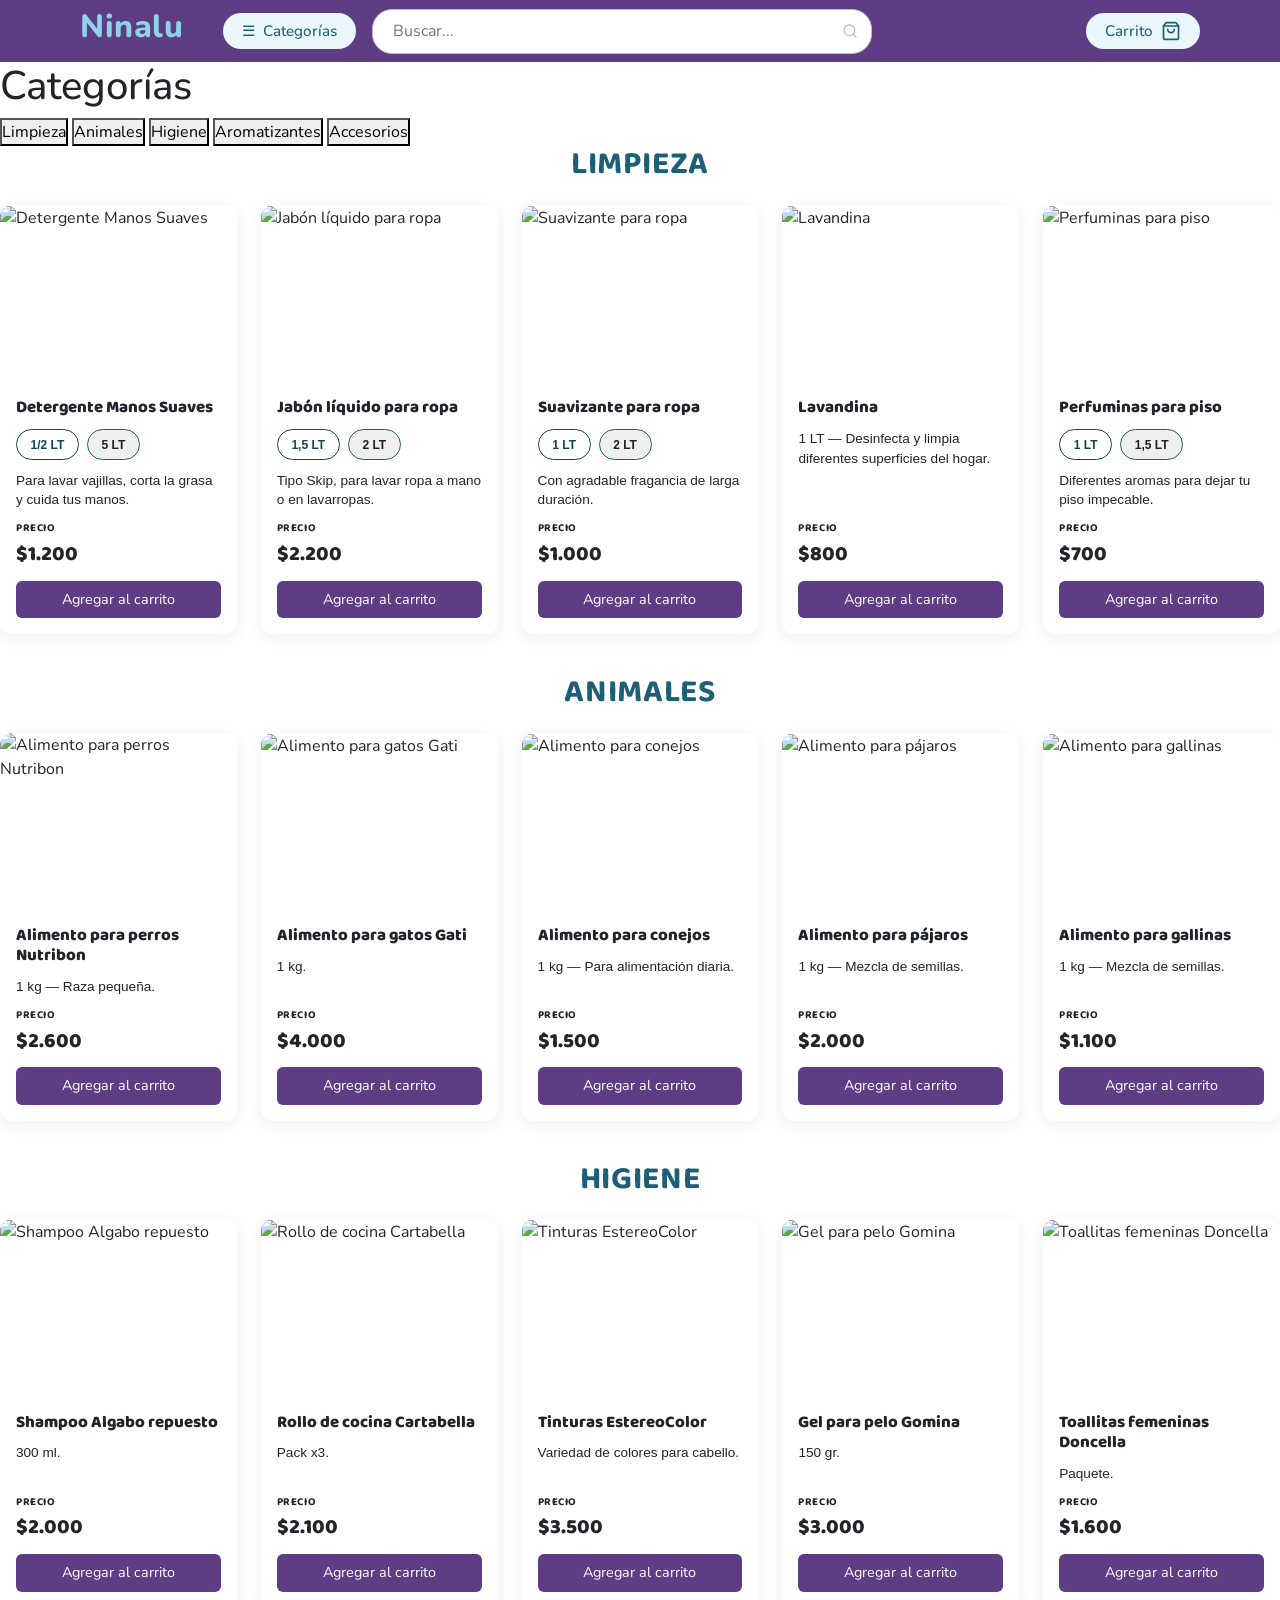
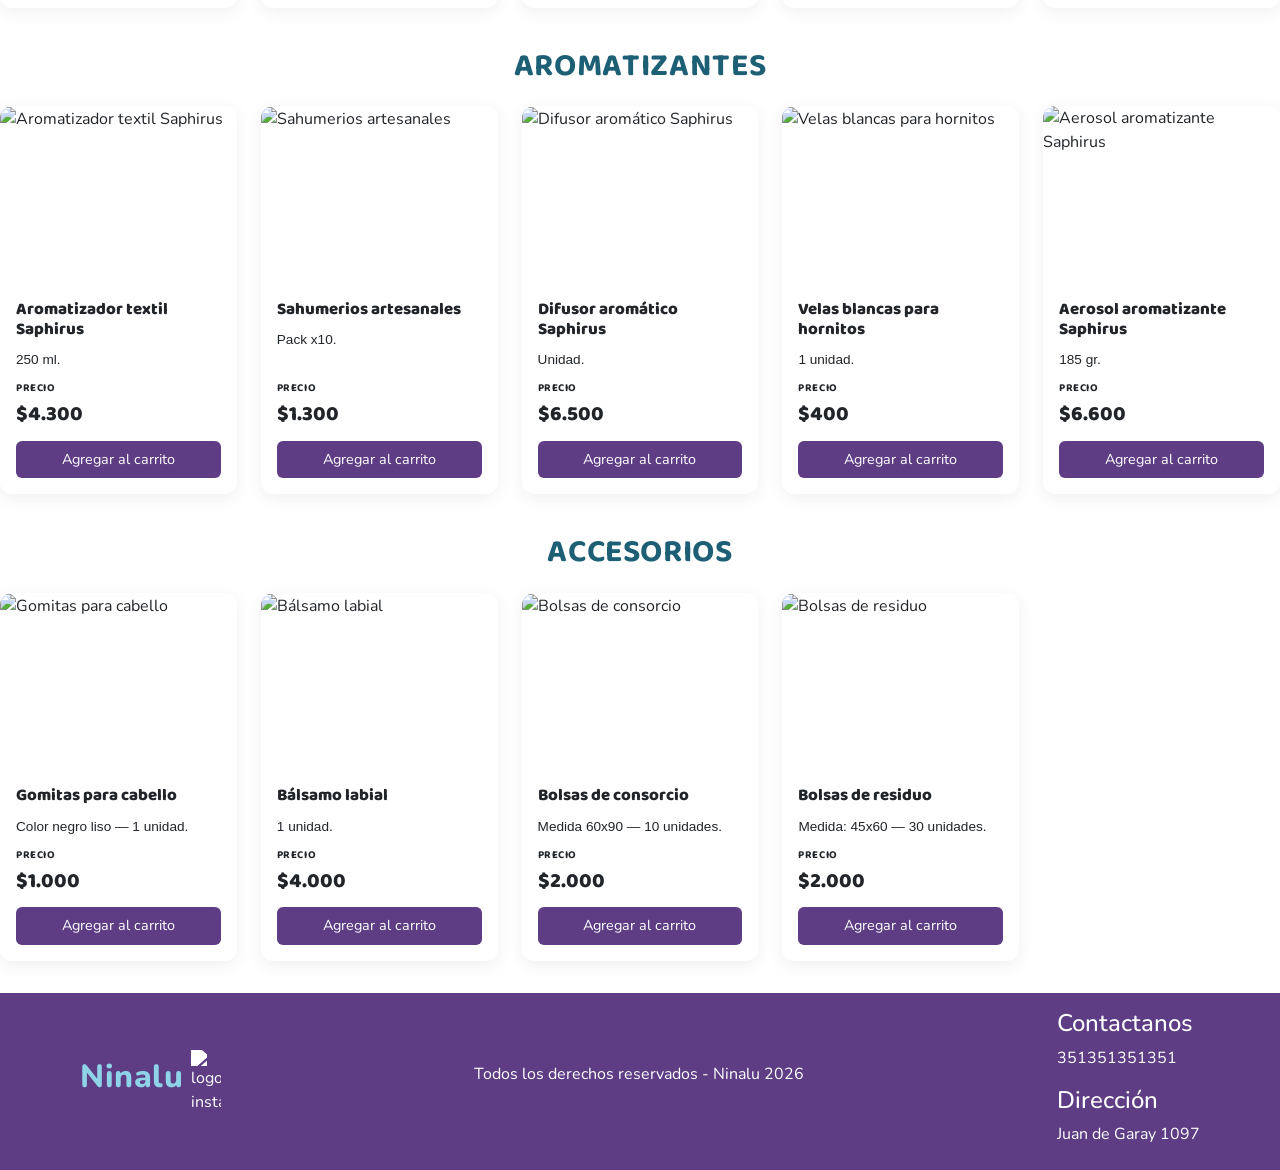
==== pages/categoriesSection.html @ 7181261a "Inicializacion de archivos js" ====
<!DOCTYPE html>
<html lang="en">
<head>
    <meta charset="UTF-8">
    <meta name="viewport" content="width=device-width, initial-scale=1.0">
    <link href="https://cdn.jsdelivr.net/npm/bootstrap@5.3.8/dist/css/bootstrap.min.css" rel="stylesheet" integrity="sha384-sRIl4kxILFvY47J16cr9ZwB07vP4J8+LH7qKQnuqkuIAvNWLzeN8tE5YBujZqJLB" crossorigin="anonymous">
    <link rel="stylesheet" href="../styles/styles.css" />
    <title>Categorías</title>
</head>
<body>

<nav class="nav-bar">
        <a href="../index.html" class="logo-link">
            <h2 >Ninalu</h2>
        </a>
    <div class="categoriesSearch-container">
      <div class="dropdown-container">
        <button class="hamburger-btn" aria-expanded="false" aria-controls="categories-menu">
        <span>&#9776;</span>
        <span class="btn-text">Categorías</span>
        </button>
        <ul id="categories-menu" class="dropdown-menu">
          <li><a href="/limpieza">Limpieza</a></li>
          <li><a href="/animales">Animales</a></li>
          <li><a href="/higiene">Higiene</a></li>
          <li><a href="/aromatizantes">Aromatizantes</a></li>
          <li><a href="/accesorios">Accesorios</a></li>
        </ul>
      </div>
      <div class="search-container">
        <input type="text" name="search-bar" id="search-bar" class="search-bar" value="" placeholder="Buscar..." />
        <svg class="search-icon" width="16" height="16" viewBox="0 0 24 24" fill="none" stroke="currentColor" stroke-width="2" stroke-linecap="round" stroke-linejoin="round">
          <circle cx="11" cy="11" r="8"></circle>
          <line x1="21" y1="21" x2="16.65" y2="16.65"></line>
        </svg>
      </div>
    </div>

    <button class="cart-btn">
      <span>Carrito</span>
      <svg class="cart-icon" xmlns="http://www.w3.org/2000/svg" height="20" width="20" viewBox="0 0 24 24" fill="none" stroke="currentColor" stroke-width="2" stroke-linecap="round" stroke-linejoin="round">
        <path d="M6 2L3 6v14a2 2 0 0 0 2 2h14a2 2 0 0 0 2-2V6l-3-4z"></path>
        <line x1="3" y1="6" x2="21" y2="6"></line>
        <path d="M16 10a4 4 0 0 1-8 0"></path>
      </svg>
    </button>
  </nav>


<main class="categorias-main">
    <h1 class="page-title">Categorías</h1>

    <div class="category-filter-bar">
      <button class="filter-pill is-active" type="button" data-filter="limpieza">Limpieza</button>
      <button class="filter-pill" type="button" data-filter="animales">Animales</button>
      <button class="filter-pill" type="button" data-filter="higiene">Higiene</button>
      <button class="filter-pill" type="button" data-filter="aromatizantes">Aromatizantes</button>
      <button class="filter-pill" type="button" data-filter="accesorios">Accesorios</button>
    </div>

    <section class="category-section" data-category="limpieza">
      <h2 class="category-title">LIMPIEZA</h2>
      <div class="card-grid">
      <article class="product-card"
                    data-product-id="limpieza-detergente-manos-suaves"
                    data-name="Detergente Manos Suaves"
                    data-category="limpieza"
                    data-offer="false">
        <div class="product-card__media">
          <img src="assets/icons/limpieza-detergente-manos-suaves.svg" alt="Detergente Manos Suaves">
        </div>
        <div class="product-card__body">
          <h3 class="product-card__name">Detergente Manos Suaves</h3>
          <div class="qty-options">
          <button class="qty-pill is-selected" type="button">1/2 LT</button>
          <button class="qty-pill" type="button">5 LT</button>
          </div>
          <p class="product-card__desc">Para lavar vajillas, corta la grasa y cuida tus manos.</p>
          <div class="product-card__footer">
            <span class="price-label">Precio</span>
            <p class="price-value">$1.200</p>
            <button class="btn-add-cart" type="button">Agregar al carrito</button>
          </div>
        </div>
      </article>

      <article class="product-card"
                    data-product-id="limpieza-jabon-liquido-ropa"
                    data-name="Jabón líquido para ropa"
                    data-category="limpieza"
                    data-offer="false">
        <div class="product-card__media">
          <img src="assets/icons/limpieza-jabon-liquido-ropa.svg" alt="Jabón líquido para ropa">
        </div>
        <div class="product-card__body">
          <h3 class="product-card__name">Jabón líquido para ropa</h3>
          <div class="qty-options">
          <button class="qty-pill is-selected" type="button">1,5 LT</button>
          <button class="qty-pill" type="button">2 LT</button>
          </div>
          <p class="product-card__desc">Tipo Skip, para lavar ropa a mano o en lavarropas.</p>
          <div class="product-card__footer">
            <span class="price-label">Precio</span>
            <p class="price-value">$2.200</p>
            <button class="btn-add-cart" type="button">Agregar al carrito</button>
          </div>
        </div>
      </article>

      <article class="product-card"
                    data-product-id="limpieza-suavizante-ropa"
                    data-name="Suavizante para ropa"
                    data-category="limpieza"
                    data-offer="false">
        <div class="product-card__media">
          <img src="assets/icons/limpieza-suavizante-ropa.svg" alt="Suavizante para ropa">
        </div>
        <div class="product-card__body">
          <h3 class="product-card__name">Suavizante para ropa</h3>
          <div class="qty-options">
          <button class="qty-pill is-selected" type="button">1 LT</button>
          <button class="qty-pill" type="button">2 LT</button>
          </div>
          <p class="product-card__desc">Con agradable fragancia de larga duración.</p>
          <div class="product-card__footer">
            <span class="price-label">Precio</span>
            <p class="price-value">$1.000</p>
            <button class="btn-add-cart" type="button">Agregar al carrito</button>
          </div>
        </div>
      </article>

      <article class="product-card"
                    data-product-id="limpieza-lavandina"
                    data-name="Lavandina"
                    data-category="limpieza"
                    data-offer="false"
                    data-variant="Único">
        <div class="product-card__media">
          <img src="assets/icons/limpieza-lavandina.svg" alt="Lavandina">
        </div>
        <div class="product-card__body">
          <h3 class="product-card__name">Lavandina</h3>
          <p class="product-card__desc">1 LT — Desinfecta y limpia diferentes superficies del hogar.</p>
          <div class="product-card__footer">
            <span class="price-label">Precio</span>
            <p class="price-value">$800</p>
            <button class="btn-add-cart" type="button">Agregar al carrito</button>
          </div>
        </div>
      </article>

      <article class="product-card"
                    data-product-id="limpieza-perfuminas-piso"
                    data-name="Perfuminas para piso"
                    data-category="limpieza"
                    data-offer="false">
        <div class="product-card__media">
          <img src="assets/icons/limpieza-perfuminas-piso.svg" alt="Perfuminas para piso">
        </div>
        <div class="product-card__body">
          <h3 class="product-card__name">Perfuminas para piso</h3>
          <div class="qty-options">
          <button class="qty-pill is-selected" type="button">1 LT</button>
          <button class="qty-pill" type="button">1,5 LT</button>
          </div>
          <p class="product-card__desc">Diferentes aromas para dejar tu piso impecable.</p>
          <div class="product-card__footer">
            <span class="price-label">Precio</span>
            <p class="price-value">$700</p>
            <button class="btn-add-cart" type="button">Agregar al carrito</button>
          </div>
        </div>
      </article>
      </div>
    </section>

    <section class="category-section" data-category="animales">
      <h2 class="category-title">ANIMALES</h2>
      <div class="card-grid">
      <article class="product-card"
                    data-product-id="animales-alimento-perros"
                    data-name="Alimento para perros Nutribon"
                    data-category="animales"
                    data-offer="false"
                    data-variant="Único">
        <div class="product-card__media">
          <img src="assets/icons/animales-alimento-perros.svg" alt="Alimento para perros Nutribon">
        </div>
        <div class="product-card__body">
          <h3 class="product-card__name">Alimento para perros Nutribon</h3>
          <p class="product-card__desc">1 kg — Raza pequeña.</p>
          <div class="product-card__footer">
            <span class="price-label">Precio</span>
            <p class="price-value">$2.600</p>
            <button class="btn-add-cart" type="button">Agregar al carrito</button>
          </div>
        </div>
      </article>

      <article class="product-card"
                    data-product-id="animales-alimento-gatos"
                    data-name="Alimento para gatos Gati"
                    data-category="animales"
                    data-offer="false"
                    data-variant="Único">
        <div class="product-card__media">
          <img src="assets/icons/animales-alimento-gatos.svg" alt="Alimento para gatos Gati">
        </div>
        <div class="product-card__body">
          <h3 class="product-card__name">Alimento para gatos Gati</h3>
          <p class="product-card__desc">1 kg.</p>
          <div class="product-card__footer">
            <span class="price-label">Precio</span>
            <p class="price-value">$4.000</p>
            <button class="btn-add-cart" type="button">Agregar al carrito</button>
          </div>
        </div>
      </article>

      <article class="product-card"
                    data-product-id="animales-alimento-conejos"
                    data-name="Alimento para conejos"
                    data-category="animales"
                    data-offer="false"
                    data-variant="Único">
        <div class="product-card__media">
          <img src="assets/icons/animales-alimento-conejos.svg" alt="Alimento para conejos">
        </div>
        <div class="product-card__body">
          <h3 class="product-card__name">Alimento para conejos</h3>
          <p class="product-card__desc">1 kg — Para alimentación diaria.</p>
          <div class="product-card__footer">
            <span class="price-label">Precio</span>
            <p class="price-value">$1.500</p>
            <button class="btn-add-cart" type="button">Agregar al carrito</button>
          </div>
        </div>
      </article>

      <article class="product-card"
                    data-product-id="animales-alimento-pajaros"
                    data-name="Alimento para pájaros"
                    data-category="animales"
                    data-offer="false"
                    data-variant="Único">
        <div class="product-card__media">
          <img src="assets/icons/animales-alimento-pajaros.svg" alt="Alimento para pájaros">
        </div>
        <div class="product-card__body">
          <h3 class="product-card__name">Alimento para pájaros</h3>
          <p class="product-card__desc">1 kg — Mezcla de semillas.</p>
          <div class="product-card__footer">
            <span class="price-label">Precio</span>
            <p class="price-value">$2.000</p>
            <button class="btn-add-cart" type="button">Agregar al carrito</button>
          </div>
        </div>
      </article>

      <article class="product-card"
                    data-product-id="animales-alimento-gallinas"
                    data-name="Alimento para gallinas"
                    data-category="animales"
                    data-offer="false"
                    data-variant="Único">
        <div class="product-card__media">
          <img src="assets/icons/animales-alimento-gallinas.svg" alt="Alimento para gallinas">
        </div>
        <div class="product-card__body">
          <h3 class="product-card__name">Alimento para gallinas</h3>
          <p class="product-card__desc">1 kg — Mezcla de semillas.</p>
          <div class="product-card__footer">
            <span class="price-label">Precio</span>
            <p class="price-value">$1.100</p>
            <button class="btn-add-cart" type="button">Agregar al carrito</button>
          </div>
        </div>
      </article>
      </div>
    </section>

    <section class="category-section" data-category="higiene">
      <h2 class="category-title">HIGIENE</h2>
      <div class="card-grid">
      <article class="product-card"
                    data-product-id="higiene-shampoo-algabo"
                    data-name="Shampoo Algabo repuesto"
                    data-category="higiene"
                    data-offer="false"
                    data-variant="Único">
        <div class="product-card__media">
          <img src="assets/icons/higiene-shampoo-algabo.svg" alt="Shampoo Algabo repuesto">
        </div>
        <div class="product-card__body">
          <h3 class="product-card__name">Shampoo Algabo repuesto</h3>
          <p class="product-card__desc">300 ml.</p>
          <div class="product-card__footer">
            <span class="price-label">Precio</span>
            <p class="price-value">$2.000</p>
            <button class="btn-add-cart" type="button">Agregar al carrito</button>
          </div>
        </div>
      </article>

      <article class="product-card"
                    data-product-id="higiene-rollo-cocina"
                    data-name="Rollo de cocina Cartabella"
                    data-category="higiene"
                    data-offer="false"
                    data-variant="Único">
        <div class="product-card__media">
          <img src="assets/icons/higiene-rollo-cocina.svg" alt="Rollo de cocina Cartabella">
        </div>
        <div class="product-card__body">
          <h3 class="product-card__name">Rollo de cocina Cartabella</h3>
          <p class="product-card__desc">Pack x3.</p>
          <div class="product-card__footer">
            <span class="price-label">Precio</span>
            <p class="price-value">$2.100</p>
            <button class="btn-add-cart" type="button">Agregar al carrito</button>
          </div>
        </div>
      </article>

      <article class="product-card"
                    data-product-id="higiene-tintura-estereocolor"
                    data-name="Tinturas EstereoColor"
                    data-category="higiene"
                    data-offer="false"
                    data-variant="Único">
        <div class="product-card__media">
          <img src="assets/icons/higiene-tintura-estereocolor.svg" alt="Tinturas EstereoColor">
        </div>
        <div class="product-card__body">
          <h3 class="product-card__name">Tinturas EstereoColor</h3>
          <p class="product-card__desc">Variedad de colores para cabello.</p>
          <div class="product-card__footer">
            <span class="price-label">Precio</span>
            <p class="price-value">$3.500</p>
            <button class="btn-add-cart" type="button">Agregar al carrito</button>
          </div>
        </div>
      </article>

      <article class="product-card"
                    data-product-id="higiene-gel-gomina"
                    data-name="Gel para pelo Gomina"
                    data-category="higiene"
                    data-offer="false"
                    data-variant="Único">
        <div class="product-card__media">
          <img src="assets/icons/higiene-gel-gomina.svg" alt="Gel para pelo Gomina">
        </div>
        <div class="product-card__body">
          <h3 class="product-card__name">Gel para pelo Gomina</h3>
          <p class="product-card__desc">150 gr.</p>
          <div class="product-card__footer">
            <span class="price-label">Precio</span>
            <p class="price-value">$3.000</p>
            <button class="btn-add-cart" type="button">Agregar al carrito</button>
          </div>
        </div>
      </article>

      <article class="product-card"
                    data-product-id="higiene-toallitas-doncella"
                    data-name="Toallitas femeninas Doncella"
                    data-category="higiene"
                    data-offer="false"
                    data-variant="Único">
        <div class="product-card__media">
          <img src="assets/icons/higiene-toallitas-doncella.svg" alt="Toallitas femeninas Doncella">
        </div>
        <div class="product-card__body">
          <h3 class="product-card__name">Toallitas femeninas Doncella</h3>
          <p class="product-card__desc">Paquete.</p>
          <div class="product-card__footer">
            <span class="price-label">Precio</span>
            <p class="price-value">$1.600</p>
            <button class="btn-add-cart" type="button">Agregar al carrito</button>
          </div>
        </div>
      </article>
      </div>
    </section>

    <section class="category-section" data-category="aromatizantes">
      <h2 class="category-title">AROMATIZANTES</h2>
      <div class="card-grid">
      <article class="product-card"
                    data-product-id="aromatizantes-textil-saphirus"
                    data-name="Aromatizador textil Saphirus"
                    data-category="aromatizantes"
                    data-offer="false"
                    data-variant="Único">
        <div class="product-card__media">
          <img src="assets/icons/aromatizantes-textil-saphirus.svg" alt="Aromatizador textil Saphirus">
        </div>
        <div class="product-card__body">
          <h3 class="product-card__name">Aromatizador textil Saphirus</h3>
          <p class="product-card__desc">250 ml.</p>
          <div class="product-card__footer">
            <span class="price-label">Precio</span>
            <p class="price-value">$4.300</p>
            <button class="btn-add-cart" type="button">Agregar al carrito</button>
          </div>
        </div>
      </article>

      <article class="product-card"
                    data-product-id="aromatizantes-sahumerios"
                    data-name="Sahumerios artesanales"
                    data-category="aromatizantes"
                    data-offer="false"
                    data-variant="Único">
        <div class="product-card__media">
          <img src="assets/icons/aromatizantes-sahumerios.svg" alt="Sahumerios artesanales">
        </div>
        <div class="product-card__body">
          <h3 class="product-card__name">Sahumerios artesanales</h3>
          <p class="product-card__desc">Pack x10.</p>
          <div class="product-card__footer">
            <span class="price-label">Precio</span>
            <p class="price-value">$1.300</p>
            <button class="btn-add-cart" type="button">Agregar al carrito</button>
          </div>
        </div>
      </article>

      <article class="product-card"
                    data-product-id="aromatizantes-difusor-saphirus"
                    data-name="Difusor aromático Saphirus"
                    data-category="aromatizantes"
                    data-offer="false"
                    data-variant="Único">
        <div class="product-card__media">
          <img src="assets/icons/aromatizantes-difusor-saphirus.svg" alt="Difusor aromático Saphirus">
        </div>
        <div class="product-card__body">
          <h3 class="product-card__name">Difusor aromático Saphirus</h3>
          <p class="product-card__desc">Unidad.</p>
          <div class="product-card__footer">
            <span class="price-label">Precio</span>
            <p class="price-value">$6.500</p>
            <button class="btn-add-cart" type="button">Agregar al carrito</button>
          </div>
        </div>
      </article>

      <article class="product-card"
                    data-product-id="aromatizantes-vela-hornito"
                    data-name="Velas blancas para hornitos"
                    data-category="aromatizantes"
                    data-offer="false"
                    data-variant="Único">
        <div class="product-card__media">
          <img src="assets/icons/aromatizantes-vela-hornito.svg" alt="Velas blancas para hornitos">
        </div>
        <div class="product-card__body">
          <h3 class="product-card__name">Velas blancas para hornitos</h3>
          <p class="product-card__desc">1 unidad.</p>
          <div class="product-card__footer">
            <span class="price-label">Precio</span>
            <p class="price-value">$400</p>
            <button class="btn-add-cart" type="button">Agregar al carrito</button>
          </div>
        </div>
      </article>

      <article class="product-card"
                    data-product-id="aromatizantes-aerosol-saphirus"
                    data-name="Aerosol aromatizante Saphirus"
                    data-category="aromatizantes"
                    data-offer="false"
                    data-variant="Único">
        <div class="product-card__media">
          <img src="assets/icons/aromatizantes-aerosol-saphirus.svg" alt="Aerosol aromatizante Saphirus">
        </div>
        <div class="product-card__body">
          <h3 class="product-card__name">Aerosol aromatizante Saphirus</h3>
          <p class="product-card__desc">185 gr.</p>
          <div class="product-card__footer">
            <span class="price-label">Precio</span>
            <p class="price-value">$6.600</p>
            <button class="btn-add-cart" type="button">Agregar al carrito</button>
          </div>
        </div>
      </article>
      </div>
    </section>

    <section class="category-section" data-category="accesorios">
      <h2 class="category-title">ACCESORIOS</h2>
      <div class="card-grid">
      <article class="product-card"
                    data-product-id="accesorios-gomitas-cabello"
                    data-name="Gomitas para cabello"
                    data-category="accesorios"
                    data-offer="false"
                    data-variant="Único">
        <div class="product-card__media">
          <img src="assets/icons/accesorios-gomitas-cabello.svg" alt="Gomitas para cabello">
        </div>
        <div class="product-card__body">
          <h3 class="product-card__name">Gomitas para cabello</h3>
          <p class="product-card__desc">Color negro liso — 1 unidad.</p>
          <div class="product-card__footer">
            <span class="price-label">Precio</span>
            <p class="price-value">$1.000</p>
            <button class="btn-add-cart" type="button">Agregar al carrito</button>
          </div>
        </div>
      </article>

      <article class="product-card"
                    data-product-id="accesorios-lima-unas"
                    data-name="Lima de uñas"
                    data-category="accesorios"
                    data-offer="false"
                    data-variant="Único">
        <div class="product-card__media">
          <img src="assets/icons/accesorios-balsamo-labial.svg" alt="Bálsamo labial">
        </div>
        <div class="product-card__body">
          <h3 class="product-card__name">Bálsamo labial</h3>
          <p class="product-card__desc">1 unidad.</p>
          <div class="product-card__footer">
            <span class="price-label">Precio</span>
            <p class="price-value">$4.000</p>
            <button class="btn-add-cart" type="button">Agregar al carrito</button>
          </div>
        </div>
      </article>

      <article class="product-card"
                    data-product-id="accesorios-bolsas-consorcio"
                    data-name="Bolsas de consorcio"
                    data-category="accesorios"
                    data-offer="false"
                    data-variant="Único">
        <div class="product-card__media">
          <img src="assets/icons/accesorios-bolsas-consorcio.svg" alt="Bolsas de consorcio">
        </div>
        <div class="product-card__body">
          <h3 class="product-card__name">Bolsas de consorcio</h3>
          <p class="product-card__desc">Medida 60x90 — 10 unidades.</p>
          <div class="product-card__footer">
            <span class="price-label">Precio</span>
            <p class="price-value">$2.000</p>
            <button class="btn-add-cart" type="button">Agregar al carrito</button>
          </div>
        </div>
      </article>

      <article class="product-card"
                    data-product-id="accesorios-bolsas-residuo"
                    data-name="Bolsas de residuo"
                    data-category="accesorios"
                    data-offer="false"
                    data-variant="Único">
        <div class="product-card__media">
          <img src="assets/icons/accesorios-bolsas-residuo.svg" alt="Bolsas de residuo">
        </div>
        <div class="product-card__body">
          <h3 class="product-card__name">Bolsas de residuo</h3>
          <p class="product-card__desc">Medida: 45x60 — 30 unidades.</p>
          <div class="product-card__footer">
            <span class="price-label">Precio</span>
            <p class="price-value">$2.000</p>
            <button class="btn-add-cart" type="button">Agregar al carrito</button>
          </div>
        </div>
      </article>
      </div>
    </section>

  </main>


   <footer>
    <div class="footer-container">
      <div class="brand-social-container">
        <h3 class="footer-Text-Brand">Ninalu</h3>
        <img src="https://uploads.onecompiler.io/452na6zbn/452nade8j/87390.svg" alt="logo instagram" />
      </div>
      <p>Todos los derechos reservados - Ninalu 2026</p>
      <div>
        <div class="contact-footer">
          <h4>Contactanos</h4>
          <p>351351351351</p>
        </div>
        <div class="adress-footer">
          <h4>Dirección</h4>
        <p>Juan de Garay 1097</p>
        </div>
        
      </div>
    </div>
  </footer>

  <script type="module">
        import { initCartBadgeUi } from "./js/CartBadgeUi.js";
        import { initProductsUi } from "./js/ProductsUi.js";

        initCartBadgeUi();  
        initProductsUi();    
    </script>
    
</body>
</html>
---- styles/styles.css ----
@import url('https://fonts.googleapis.com/css2?family=Baloo+2:wght@400..800&family=Montserrat:ital,wght@0,100..900;1,100..900&family=Nunito:ital,wght@0,200..1000;1,200..1000&display=swap');

*{
  box-sizing: border-box;
  margin: 0;
  padding: 0;
}

body{
  font-family: "Nunito", sans-serif;
  overflow-x: hidden;
}

:root,
[data-theme="light"] {
  --bg-main: #FDFCFB;
  --bg-surface: #FFFFFF;
  --bg-surface-hover: #F8F7F5;
  --bg-celeste-subtle: #EAF7FB;
  --bg-lila-subtle: #F3EEFA;
  --bg-durazno-subtle: #FFE3DA;

  --text-main: #1F1F27;
  --text-muted: #4A4A56;
  --text-on-accent: #1F1F27;

  --brand-celeste: #1D5F74;
  --brand-celeste-hover: #144555;
  --brand-lila: #5E3D85;
  --brand-durazno: #932D13;

  --btn-primary-bg: #8FD3E8;
  --btn-primary-text: #1F1F27;
  --border-color: rgba(0, 0, 0, 0.08);

  --content-padding: 80px;
}
[data-theme="dark"] {
  --bg-main: #121217;
  --bg-surface: #1E1E26;
  --bg-surface-hover: #2A2A36;
  --bg-celeste-subtle: #1A2D35;
  --bg-lila-subtle: #282035;
  --bg-durazno-subtle: #381E19;

  --text-main: #F4F3F7;
  --text-muted: #A0A0B0;
  --text-on-accent: #121217;

  --brand-celeste: #8FD3E8;
  --brand-celeste-hover: #B4E5F4;
  --brand-lila: #C4AEE0;
  --brand-durazno: #FFB098;

  --btn-primary-bg: #8FD3E8;
  --btn-primary-text: #121217;
  --border-color: rgba(255, 255, 255, 0.1);
}


.nav-bar{
  display: flex;
  align-items: center;
  gap: 1.5rem;
  padding: .5rem var(--content-padding);
  width: 100%;
  margin: 0 auto;
  background-color: var(--brand-lila);
  position: relative;
  justify-content: flex-start;
  z-index: 100;
}

h2{
  font-size: 2rem;
  font-weight: 800;
  color: var(--btn-primary-bg);
  letter-spacing: 0.5px;
}

.logo-link{
  text-decoration: none;
}

.categoriesSearch-container{
  display: flex;
  align-items: center;
  gap: 1rem;
  flex: 1;  
  margin-left: 1rem;      
}

.dropdown-container{
  position: relative;
  display: inline-block;
}

.hamburger-btn{
  display: flex;
  align-items: center;
  gap: 0.5rem;
  background-color: var(--bg-celeste-subtle);
  color: var(--brand-celeste);
  border: none;
  padding: 0.4rem 1.2rem;
  border-radius: 20px;
  font-weight: 500;
  font-size: 0.95rem;
  cursor: pointer;
  transition: background-color 0.3s ease, color 0.3s ease;
}

.hamburger-btn:hover{
  background-color: var(--brand-celeste);
  color: var(--bg-celeste-subtle);
  transform: scale(1);
  font-weight: 600;
}

.dropdown-menu{
  position: absolute;
  top: 100%;
  left: 0;
  margin-top: 0.2rem;
  padding: 0.5rem 0.5rem;
  position: absolute;
  list-style: none;
  background-color: var(--bg-celeste-subtle);
  color: var(--brand-celeste);
  border-radius: 8px;
  font-weight: 500;
  font-size: 0.95rem;
  cursor: pointer;
  transition: opacity 2s ease;
  opacity: 0;
  visibility: hidden;
  transform: translateY(-10px) scaleY(0.95);
  transform-origin: top center;
  transition: opacity 0.3s ease, transform 0.3s cubic-bezier(0.16, 1, 0.3, 1), visibility 0.3s;
}

.dropdown-container:hover .dropdown-menu {
  opacity: 1;
  visibility: visible;
  transform: translateY(0) scaleY(1);
}

.dropdown-menu li a {
  display: block;
  padding: 0.5rem 1rem;
  color: var(--text-main);
  text-decoration: none;
  text-align: left;
  transition: background-color 0.2s ease, color 0.2s ease;
}

.dropdown-menu a:hover {
  background-color: var(--brand-celeste);
  color: var(--bg-celeste-subtle);
  font-weight: 600;
}

.search-container{
  position: relative;
  display: flex;
  align-items: center;
  flex: 1;             
  max-width: 500px;
  margin-left: 0; 
}

#search-bar{
    width: 100%;
    padding: 0.6rem 2rem 0.6rem 1.2rem;
    border: 1px solid rgb(190, 188, 188);
    border-radius: 20px;   
}

#search-bar:focus {
  border-color: var(--text-muted);
}

.search-icon{
    position: absolute;
    right: 14px;
    color: rgb(190, 188, 188);
    pointer-events: none;
}

.cart-btn,.nav-bar > button:last-of-type {
  display: flex;
  align-items: center;
  gap: 0.5rem;
  background-color: var(--bg-celeste-subtle);
  color: var(--brand-celeste);
  border: none;
  padding: 0.4rem 1.2rem;
  border-radius: 20px;
  font-weight: 500;
  font-size: 0.95rem;
  cursor: pointer;
  transition: opacity 0.2s ease;
}

.sale-section {
  position: relative;
  width: 100%;
  padding: 15px var(--content-padding);
  max-width: 1440px;
  margin: 0 auto;
  box-sizing: border-box;
  z-index: 1;
}

.sale-section > img {
  width: 100%;
  height: auto;
  display: block;
  border-radius: 12px;
}

.btn-sale {
  position: absolute;
  bottom: 12%;      
  left: 58%;         
  transform: translateX(-50%);
  background-color: var(--btn-primary-bg); 
  color: #ffffff;         
  border: none;
  padding: 0.55rem 3rem;
  border-radius: 20px;       
  font-weight: 700;
  font-size: 1rem;
  cursor: pointer;
  box-shadow: 0 4px 8px rgba(0, 0, 0, 0.12);
  transition: transform 0.2s ease, background-color 0.2s ease;
  text-decoration: none;
}

.btn-sale:hover {
  background-color: var(--brand-celeste-hover);
  transform: translateX(-50%) scale(1.03);
}


.categories-section{
  padding: 0 var(--content-padding);
  max-width: 1440px;
  margin: 0 auto;
}


.categories-section h2 {
  text-align: center;
  color: #531c9c;
  font-size: 2rem;
  font-weight: 800;
  margin-bottom: 2rem;
}

.categories-grid {
  display: grid;
  grid-template-columns: repeat(6, 1fr); 
  gap: 1.5rem;
}

.category-card {
  position: relative;
  grid-column: span 2; 
  height: 220px;
  border-radius: 12px;
  overflow: hidden;
  box-shadow: 0 4px 12px rgba(0, 0, 0, 0.08);
  align-items: center;
}

.category-card:nth-child(4) {
  grid-column: 2 / span 2; 
}

.card-bg {
  width: 100%;
  height: 100%;
  object-fit: cover;
  display: block;
}

.card-content {
  position: absolute;
  inset: 0;
  display: flex;
  flex-direction: column;
  justify-content: flex-end;
  align-items: center;
  padding-bottom: 1.25rem;
  background: linear-gradient(to top, rgba(255, 255, 255, 0.85) 0%, rgba(255, 255, 255, 0) 60%);
}

.card-content h3 {
  color: #ffffff;
  font-size: 1.4rem;
  font-weight: 800;
  letter-spacing: 1px;
  margin-bottom: 2.5rem;
  text-shadow: 0 2px 4px rgba(0, 0, 0, 0.4); /* Sombra para resaltar el texto blanco */
}

.categories-btn {
  background-color: #eaf6fc;
  color: #531c9c;
  text-decoration: none;
  font-size: 0.85rem;
  font-weight: 600;
  padding: 0.4rem 1.2rem;
  border-radius: 20px;
  box-shadow: 0 2px 6px rgba(0, 0, 0, 0.1);
  transition: transform 0.2s ease, background-color 0.2s ease;
}

.categories-btn:hover {
  background-color: #d7effa;
  transform: translateY(-2px);
  font-weight: 800;
}


.footer-container{
  display: flex;
  align-items: center;
  justify-content: space-between;
  gap: 1.5rem;
  margin-top: 2rem;
  padding: .5rem var(--content-padding);
  background-color: var(--brand-lila);
}

.brand-social-container{
  display: flex;
  align-items: center;
  justify-content: space-around;
  gap: 0.5rem;
  color: #ffffff;
}

.brand-social-container h3{
  font-size: 2rem;
  font-weight: 800;
  color: var(--btn-primary-bg);
  letter-spacing: 0.5px;
}

.brand-social-container img{
  max-width: 30px;
  gap: 0.5rem;
  filter: brightness(0) invert(1);
}

.footer-container p, h4{
  color: #ffffff;
}

.contact-footer, .adress-footer{
  margin-top: 0.5rem;
  margin-bottom: 0.5rem;
}

.category-title {
  font-family: "Baloo 2", sans-serif;
  font-weight: 700;
  font-size: 2rem;
  letter-spacing: 0.02em;
  color: var(--brand-celeste);
  text-transform: uppercase;
  margin: 2.5rem 0 1.25rem;
  text-align: center;
}

.category-section:first-of-type .category-title {
  margin-top: 0;
}


.card-grid {
  display: grid;
  grid-template-columns: repeat(auto-fill, minmax(230px, 1fr));
  gap: 1.5rem;
  margin-bottom: 1rem;
}


.product-card {
  background: var(--surface);
  border-radius: 12px;
  overflow: hidden;
  display: flex;
  flex-direction: column;
  box-shadow: 0 4px 16px rgba(58, 58, 69, 0.08);
  text-align: left;
}

.product-card__media {
  position: relative;
  aspect-ratio: 4 / 3;
  overflow: hidden; 
  background: linear-gradient(160deg, var(--celeste-500) 0%, var(--lila-500) 100%);
}

.product-card__media img {
  width: 100%;
  height: 100%;
  object-fit: cover;
}

.badge-discount {
  position: absolute;
  top: 0.75rem;
  left: 0.75rem;
  background: green;
  color: #fff;
  font-family: var(--font-display);
  font-weight: 700;
  font-size: 0.75rem;
  line-height: 1;
  padding: 0.4rem 0.65rem;
  border-radius: var(--radius-pill);
  box-shadow: 0 2px 6px rgba(0, 0, 0, 0.15);
}

.product-card__body {
  padding: 1rem;
  display: flex;
  flex-direction: column;
  gap: 0.65rem;
  flex: 1;
  text-align: left;
}

.product-card__name {
  font-family: "Baloo 2", sans-serif;
  font-weight: 800;
  font-size: 1.05rem;
  color: var(--text-primary);
  margin: 0;
}

.qty-options {
  display: flex;
  flex-wrap: wrap;
  gap: 0.5rem;
}

.qty-pill {
  font-family: "Nunito Sans", sans-serif;
  font-weight: 700;
  font-size: 0.75rem;
  color: var(--btn-primary-text);
  border: 1.5px solid var(--brand-celeste);
  border-radius: 20px;
  padding: 0.35rem 0.85rem;
  cursor: pointer;
  transition: background 0.15s ease;
}

.qty-pill:hover {
  border-color: var(--brand-celeste-hover);
  color: var(--brand-celeste-hover);
  transform: scale(1);
}

.qty-pill.is-selected {
  background: var(--celeste-100);
  border-color: var(--celeste-700);
  color: var(--brand-celeste-hover);
  font-weight: 600;
}

.product-card__desc {
  font-family: "Nunito Sans", sans-serif;
  font-weight: 400;
  font-size: 0.85rem;
  line-height: 1.45;
  margin: 0;
}

.product-card__footer {
  margin-top: auto;
  display: flex;
  flex-direction: column;
  gap: 0.15rem;
}

.price-label {
  font-family: "Baloo 2", sans-serif;
  font-weight: 700;
  font-size: 0.68rem;
  letter-spacing: 0.05em;
  text-transform: uppercase;
  color: var(--text-secondary);
}

.price-value {
  font-family: "Baloo 2", sans-serif;
  font-weight: 800;
  font-size: 1.3rem;
  color: var(--accent-700);
  margin: 0 0 0.5rem;
}

.btn-add-cart {
  width: 100%;
  padding: 0.5rem;
  border: none;
  border-radius: 6px;
  background-color: var(--brand-lila);
  color: #fff;
  font-family: var(--font-body);
  font-weight: 400;
  font-size: 0.9rem;
  cursor: pointer;
  transition: background 0.15s ease;
}

.btn-add-cart:hover {
  background-color: var(--brand-celeste-hover);
  font-weight: 700;
}

.btn-add-cart:focus-visible {
  outline: 3px solid var(--celeste-500);
  outline-offset: 2px;
}
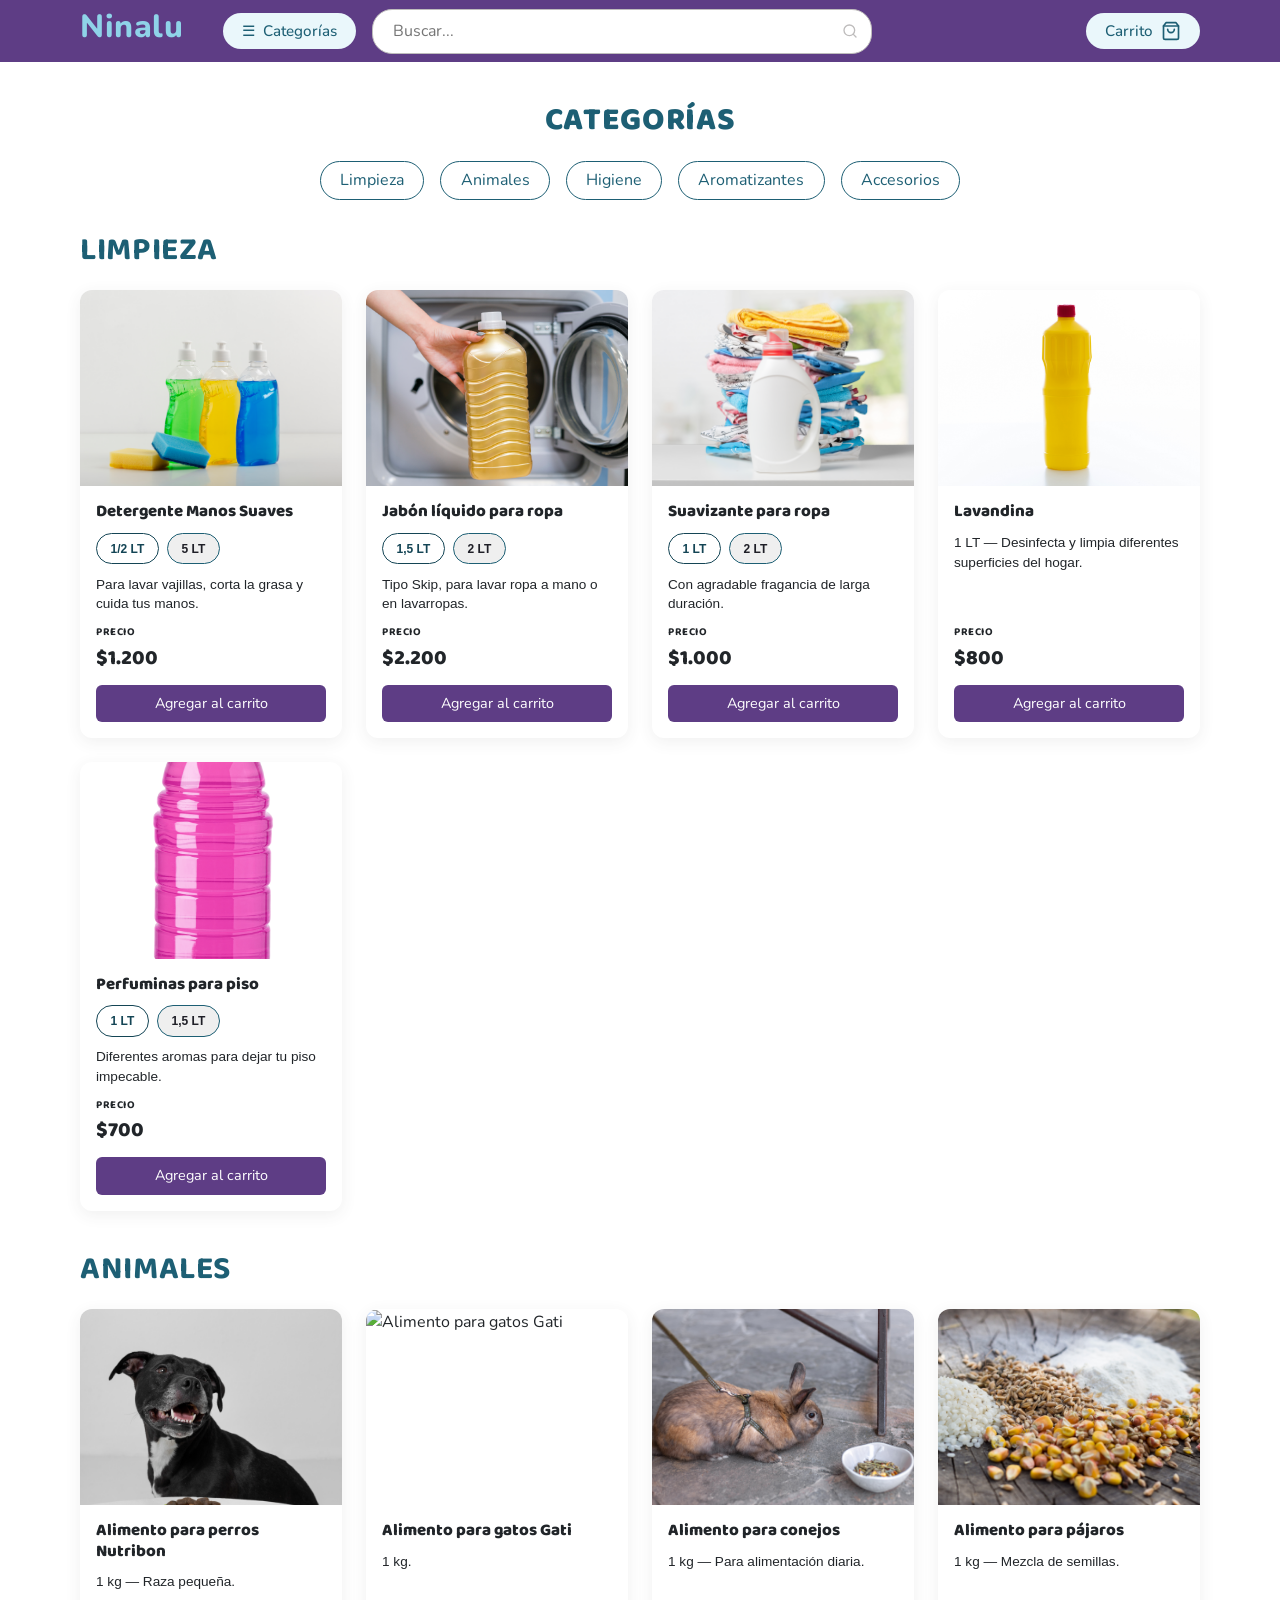
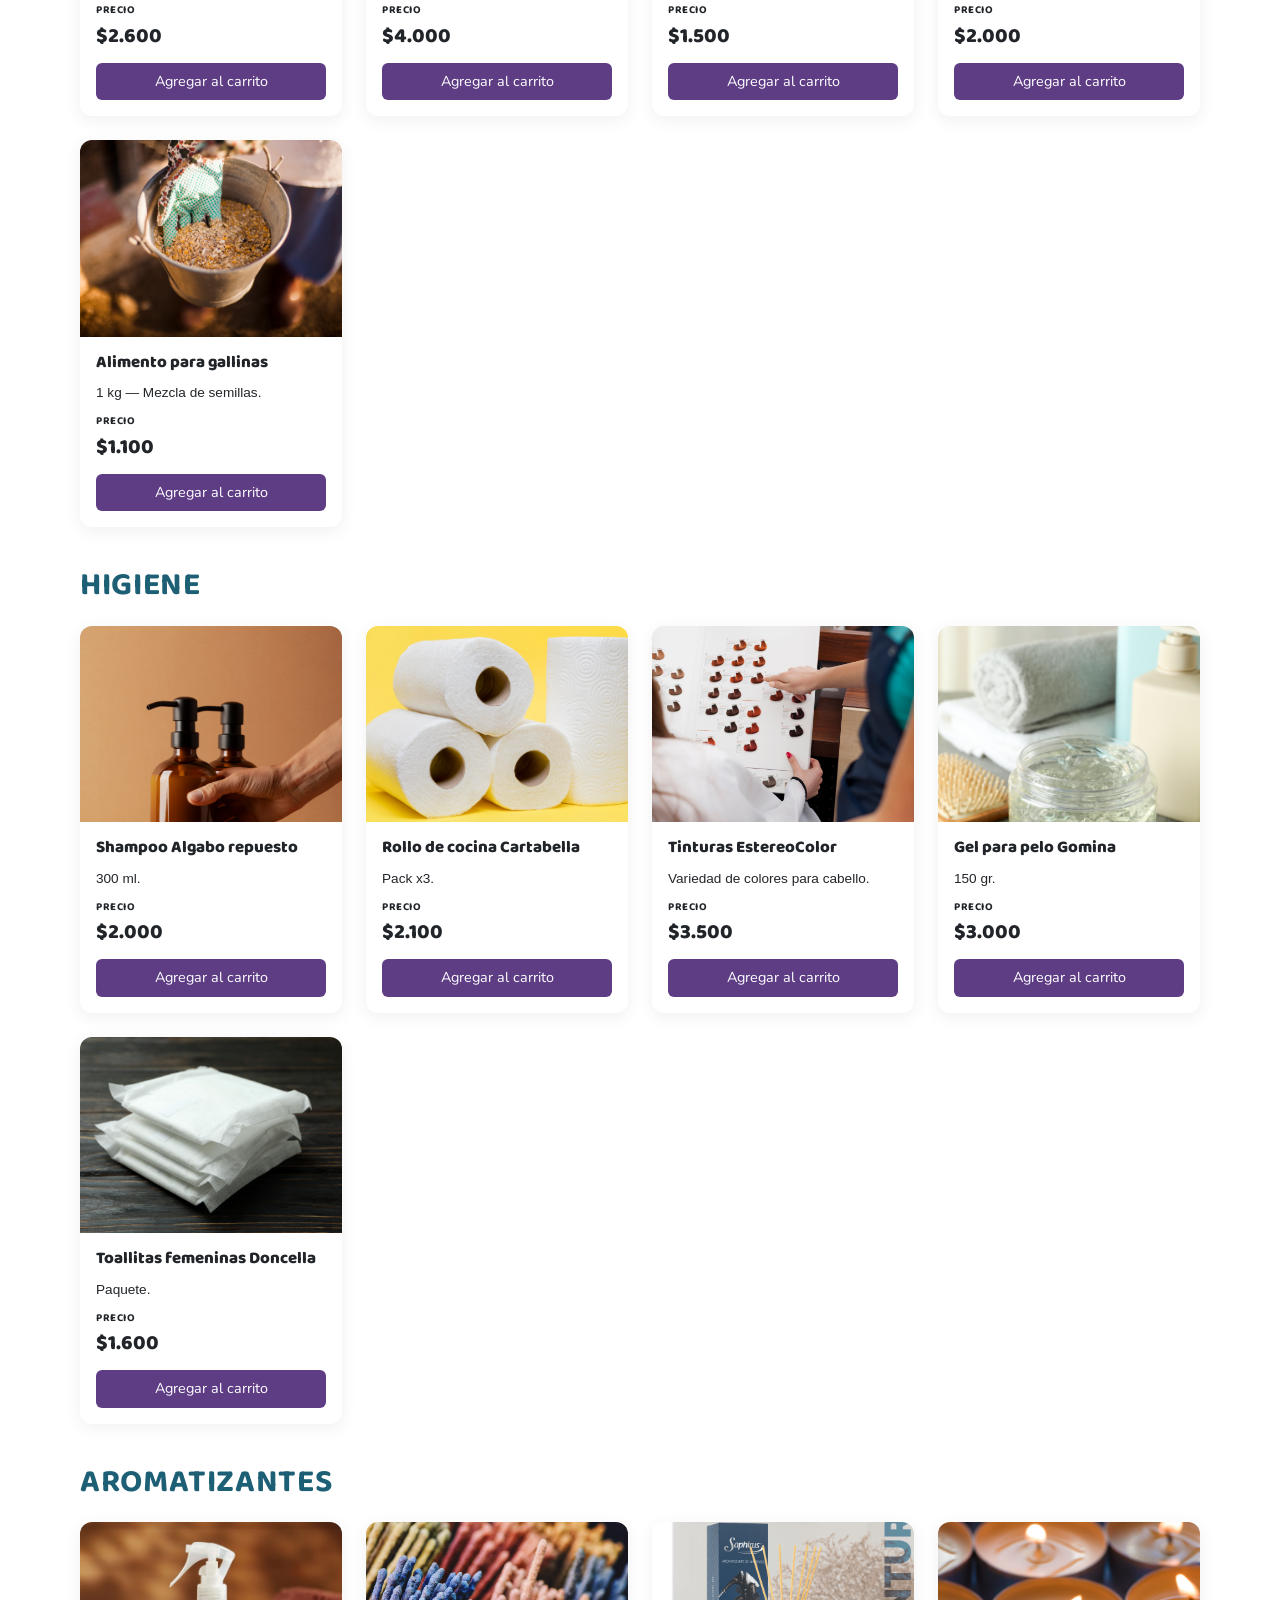
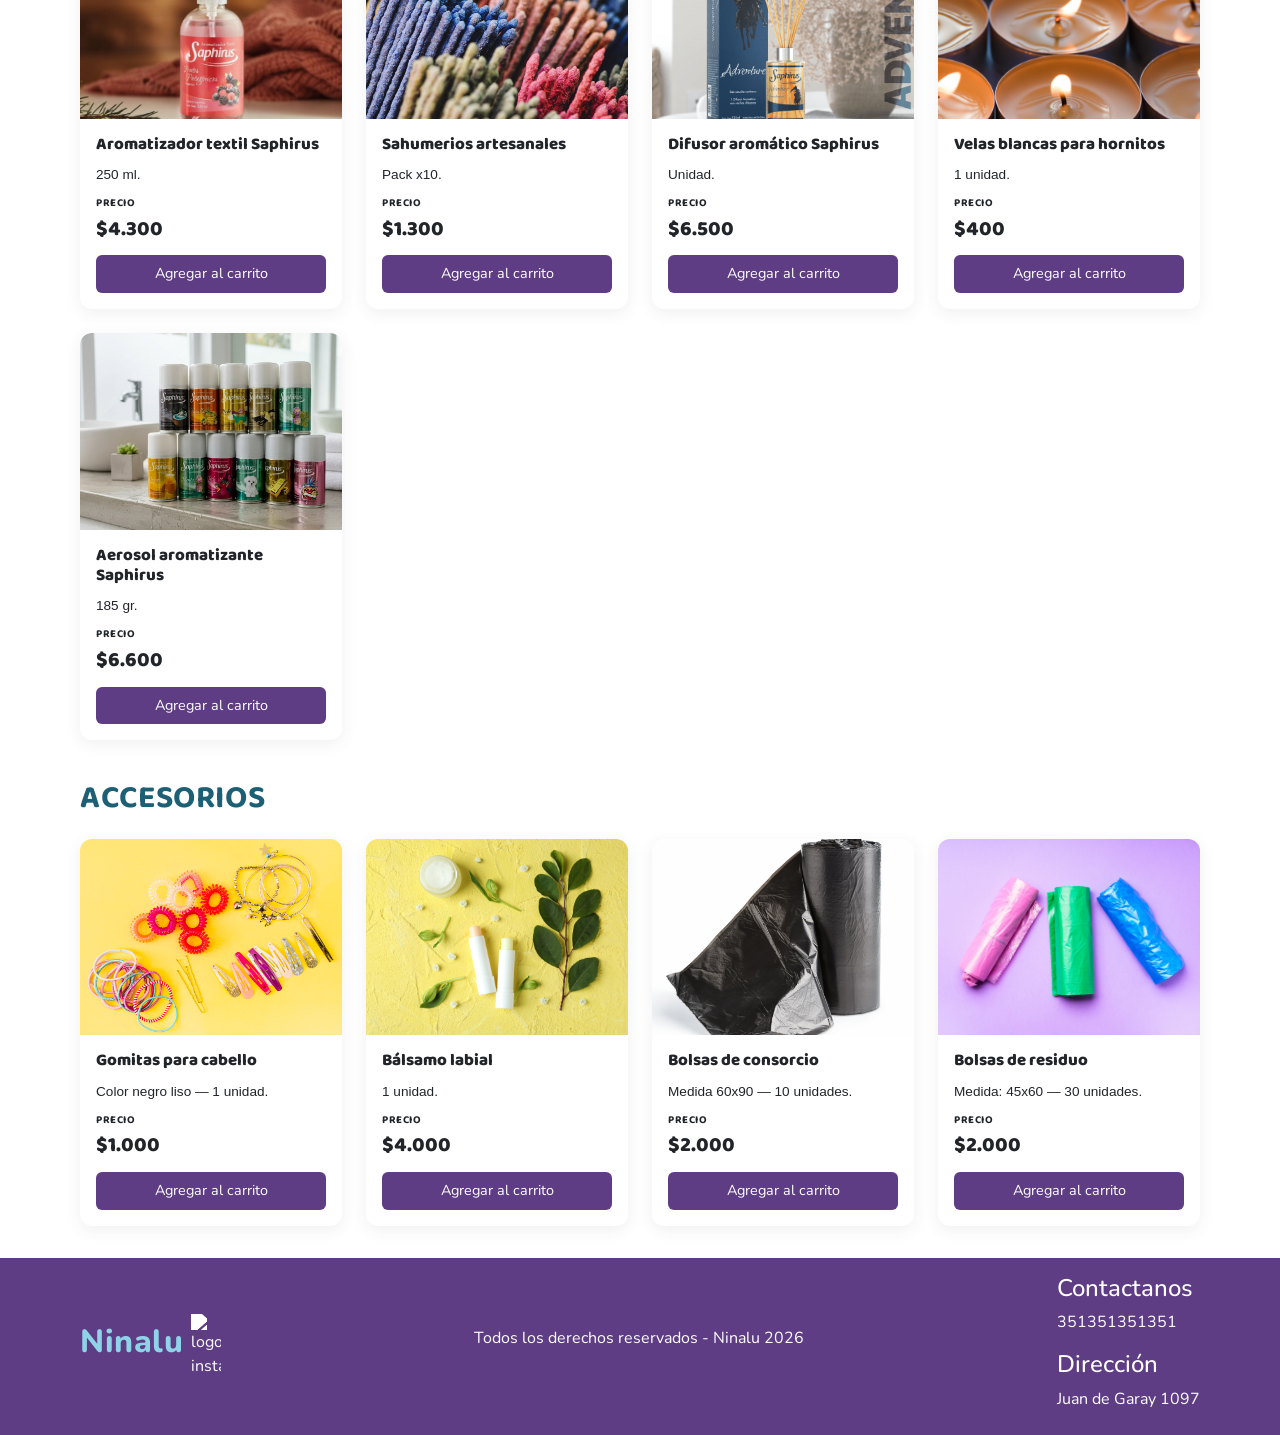
==== commit cf142d4f: "Nuevas actualizaciones y nuevos archivos .js" ====
--- a/pages/categoriesSection.html
+++ b/pages/categoriesSection.html
@@ -47,11 +47,11 @@
   </nav>
 
 
-<main class="categorias-main">
+<main class="categories-main">
     <h1 class="page-title">Categorías</h1>
 
     <div class="category-filter-bar">
-      <button class="filter-pill is-active" type="button" data-filter="limpieza">Limpieza</button>
+      <button class="filter-pill" type="button" data-filter="limpieza">Limpieza</button>
       <button class="filter-pill" type="button" data-filter="animales">Animales</button>
       <button class="filter-pill" type="button" data-filter="higiene">Higiene</button>
       <button class="filter-pill" type="button" data-filter="aromatizantes">Aromatizantes</button>
@@ -67,7 +67,7 @@
                     data-category="limpieza"
                     data-offer="false">
         <div class="product-card__media">
-          <img src="assets/icons/limpieza-detergente-manos-suaves.svg" alt="Detergente Manos Suaves">
+          <img src="../imgProducts/cleaningProducts/washingLiquid.jpg" alt="Detergente Manos Suaves">
         </div>
         <div class="product-card__body">
           <h3 class="product-card__name">Detergente Manos Suaves</h3>
@@ -90,7 +90,7 @@
                     data-category="limpieza"
                     data-offer="false">
         <div class="product-card__media">
-          <img src="assets/icons/limpieza-jabon-liquido-ropa.svg" alt="Jabón líquido para ropa">
+          <img src="../imgProducts/cleaningProducts/clothesDetergent.jpg" alt="Jabón líquido para ropa">
         </div>
         <div class="product-card__body">
           <h3 class="product-card__name">Jabón líquido para ropa</h3>
@@ -113,7 +113,7 @@
                     data-category="limpieza"
                     data-offer="false">
         <div class="product-card__media">
-          <img src="assets/icons/limpieza-suavizante-ropa.svg" alt="Suavizante para ropa">
+          <img src="../imgProducts/cleaningProducts/suavizanteLaundryDetergent.jpg" alt="Suavizante para ropa">
         </div>
         <div class="product-card__body">
           <h3 class="product-card__name">Suavizante para ropa</h3>
@@ -137,7 +137,7 @@
                     data-offer="false"
                     data-variant="Único">
         <div class="product-card__media">
-          <img src="assets/icons/limpieza-lavandina.svg" alt="Lavandina">
+          <img src="../imgProducts/cleaningProducts/lavandina.JPG" alt="Lavandina">
         </div>
         <div class="product-card__body">
           <h3 class="product-card__name">Lavandina</h3>
@@ -156,7 +156,7 @@
                     data-category="limpieza"
                     data-offer="false">
         <div class="product-card__media">
-          <img src="assets/icons/limpieza-perfuminas-piso.svg" alt="Perfuminas para piso">
+          <img src="../imgProducts/cleaningProducts/perfumina.jpg" alt="Perfuminas para piso">
         </div>
         <div class="product-card__body">
           <h3 class="product-card__name">Perfuminas para piso</h3>
@@ -185,7 +185,7 @@
                     data-offer="false"
                     data-variant="Único">
         <div class="product-card__media">
-          <img src="assets/icons/animales-alimento-perros.svg" alt="Alimento para perros Nutribon">
+          <img src="../imgProducts/animalsProducts/dogFood.jpg" alt="Alimento para perros Nutribon">
         </div>
         <div class="product-card__body">
           <h3 class="product-card__name">Alimento para perros Nutribon</h3>
@@ -205,7 +205,7 @@
                     data-offer="false"
                     data-variant="Único">
         <div class="product-card__media">
-          <img src="assets/icons/animales-alimento-gatos.svg" alt="Alimento para gatos Gati">
+          <img src="../imgProducts/animalsProducts/catFood.jpg" alt="Alimento para gatos Gati">
         </div>
         <div class="product-card__body">
           <h3 class="product-card__name">Alimento para gatos Gati</h3>
@@ -225,7 +225,7 @@
                     data-offer="false"
                     data-variant="Único">
         <div class="product-card__media">
-          <img src="assets/icons/animales-alimento-conejos.svg" alt="Alimento para conejos">
+          <img src="../imgProducts/animalsProducts/bunnyFood.jpg" alt="Alimento para conejos">
         </div>
         <div class="product-card__body">
           <h3 class="product-card__name">Alimento para conejos</h3>
@@ -245,7 +245,7 @@
                     data-offer="false"
                     data-variant="Único">
         <div class="product-card__media">
-          <img src="assets/icons/animales-alimento-pajaros.svg" alt="Alimento para pájaros">
+          <img src="../imgProducts/animalsProducts/birdFood.jpg" alt="Alimento para pájaros">
         </div>
         <div class="product-card__body">
           <h3 class="product-card__name">Alimento para pájaros</h3>
@@ -265,7 +265,7 @@
                     data-offer="false"
                     data-variant="Único">
         <div class="product-card__media">
-          <img src="assets/icons/animales-alimento-gallinas.svg" alt="Alimento para gallinas">
+          <img src="../imgProducts/animalsProducts/chickenFood.jpg" alt="Alimento para gallinas">
         </div>
         <div class="product-card__body">
           <h3 class="product-card__name">Alimento para gallinas</h3>
@@ -290,7 +290,7 @@
                     data-offer="false"
                     data-variant="Único">
         <div class="product-card__media">
-          <img src="assets/icons/higiene-shampoo-algabo.svg" alt="Shampoo Algabo repuesto">
+          <img src="../imgProducts/selfCareProducts/shampoo.jpg" alt="Shampoo Algabo repuesto">
         </div>
         <div class="product-card__body">
           <h3 class="product-card__name">Shampoo Algabo repuesto</h3>
@@ -310,7 +310,7 @@
                     data-offer="false"
                     data-variant="Único">
         <div class="product-card__media">
-          <img src="assets/icons/higiene-rollo-cocina.svg" alt="Rollo de cocina Cartabella">
+          <img src="../imgProducts/selfCareProducts/kitchenPaper.jpg" alt="Rollo de cocina Cartabella">
         </div>
         <div class="product-card__body">
           <h3 class="product-card__name">Rollo de cocina Cartabella</h3>
@@ -330,7 +330,7 @@
                     data-offer="false"
                     data-variant="Único">
         <div class="product-card__media">
-          <img src="assets/icons/higiene-tintura-estereocolor.svg" alt="Tinturas EstereoColor">
+          <img src="../imgProducts/selfCareProducts/tintura.jpg" alt="Tinturas EstereoColor">
         </div>
         <div class="product-card__body">
           <h3 class="product-card__name">Tinturas EstereoColor</h3>
@@ -350,7 +350,7 @@
                     data-offer="false"
                     data-variant="Único">
         <div class="product-card__media">
-          <img src="assets/icons/higiene-gel-gomina.svg" alt="Gel para pelo Gomina">
+          <img src="../imgProducts/selfCareProducts/gelParaPelo.jpg" alt="Gel para pelo Gomina">
         </div>
         <div class="product-card__body">
           <h3 class="product-card__name">Gel para pelo Gomina</h3>
@@ -370,7 +370,7 @@
                     data-offer="false"
                     data-variant="Único">
         <div class="product-card__media">
-          <img src="assets/icons/higiene-toallitas-doncella.svg" alt="Toallitas femeninas Doncella">
+          <img src="../imgProducts/selfCareProducts/toallitasFemeninas.jpg" alt="Toallitas femeninas Doncella">
         </div>
         <div class="product-card__body">
           <h3 class="product-card__name">Toallitas femeninas Doncella</h3>
@@ -395,7 +395,7 @@
                     data-offer="false"
                     data-variant="Único">
         <div class="product-card__media">
-          <img src="assets/icons/aromatizantes-textil-saphirus.svg" alt="Aromatizador textil Saphirus">
+          <img src="/imgProducts/aromaProducts/aromatizadorSaphirus.jpg" alt="Aromatizador textil Saphirus">
         </div>
         <div class="product-card__body">
           <h3 class="product-card__name">Aromatizador textil Saphirus</h3>
@@ -415,7 +415,7 @@
                     data-offer="false"
                     data-variant="Único">
         <div class="product-card__media">
-          <img src="assets/icons/aromatizantes-sahumerios.svg" alt="Sahumerios artesanales">
+          <img src="/imgProducts/aromaProducts/sahumerios.jpg" alt="Sahumerios artesanales">
         </div>
         <div class="product-card__body">
           <h3 class="product-card__name">Sahumerios artesanales</h3>
@@ -435,7 +435,7 @@
                     data-offer="false"
                     data-variant="Único">
         <div class="product-card__media">
-          <img src="assets/icons/aromatizantes-difusor-saphirus.svg" alt="Difusor aromático Saphirus">
+          <img src="/imgProducts/aromaProducts/difusorSaphirus.png" alt="Difusor aromático Saphirus">
         </div>
         <div class="product-card__body">
           <h3 class="product-card__name">Difusor aromático Saphirus</h3>
@@ -455,7 +455,7 @@
                     data-offer="false"
                     data-variant="Único">
         <div class="product-card__media">
-          <img src="assets/icons/aromatizantes-vela-hornito.svg" alt="Velas blancas para hornitos">
+          <img src="/imgProducts/aromaProducts/velasHornitos.jpg" alt="Velas blancas para hornitos">
         </div>
         <div class="product-card__body">
           <h3 class="product-card__name">Velas blancas para hornitos</h3>
@@ -475,7 +475,7 @@
                     data-offer="false"
                     data-variant="Único">
         <div class="product-card__media">
-          <img src="assets/icons/aromatizantes-aerosol-saphirus.svg" alt="Aerosol aromatizante Saphirus">
+          <img src="/imgProducts/aromaProducts/aerosolAromatizanteSaphirus.jfif" alt = "Aerosol aromatizante Saphirus">
         </div>
         <div class="product-card__body">
           <h3 class="product-card__name">Aerosol aromatizante Saphirus</h3>
@@ -500,7 +500,7 @@
                     data-offer="false"
                     data-variant="Único">
         <div class="product-card__media">
-          <img src="assets/icons/accesorios-gomitas-cabello.svg" alt="Gomitas para cabello">
+          <img src="/imgProducts/accesoriesProducts/gomitasParaPelo.jpg" alt="Gomitas para cabello">
         </div>
         <div class="product-card__body">
           <h3 class="product-card__name">Gomitas para cabello</h3>
@@ -520,7 +520,7 @@
                     data-offer="false"
                     data-variant="Único">
         <div class="product-card__media">
-          <img src="assets/icons/accesorios-balsamo-labial.svg" alt="Bálsamo labial">
+          <img src="/imgProducts/accesoriesProducts/lipBalm.jpg" alt="Bálsamo labial">
         </div>
         <div class="product-card__body">
           <h3 class="product-card__name">Bálsamo labial</h3>
@@ -540,7 +540,7 @@
                     data-offer="false"
                     data-variant="Único">
         <div class="product-card__media">
-          <img src="assets/icons/accesorios-bolsas-consorcio.svg" alt="Bolsas de consorcio">
+          <img src="/imgProducts/accesoriesProducts/consorcioBag.jpg" alt="Bolsas de consorcio">
         </div>
         <div class="product-card__body">
           <h3 class="product-card__name">Bolsas de consorcio</h3>
@@ -560,7 +560,7 @@
                     data-offer="false"
                     data-variant="Único">
         <div class="product-card__media">
-          <img src="assets/icons/accesorios-bolsas-residuo.svg" alt="Bolsas de residuo">
+          <img src="/imgProducts/accesoriesProducts/trashBag.jpg" alt="Bolsas de residuo">
         </div>
         <div class="product-card__body">
           <h3 class="product-card__name">Bolsas de residuo</h3>
--- a/styles/styles.css
+++ b/styles/styles.css
@@ -529,3 +529,53 @@
   outline: 3px solid var(--celeste-500);
   outline-offset: 2px;
 }
+
+
+.page-title{
+  display: flex;
+  font-family: "Baloo 2", sans-serif;
+  font-weight: 800;
+  font-size: 2rem;
+  letter-spacing: 0.02em;
+  color: var(--brand-celeste);
+  text-transform: uppercase;
+  margin: 2.5rem 0 1.25rem;
+ justify-content: center;
+}
+
+.category-filter-bar{
+  display: flex;
+  justify-content: center;
+  gap: 1rem;
+  margin-bottom: 2rem;
+}
+
+.filter-pill{
+  padding: 0.4rem 1.2rem;
+  border: 1.5px solid var(--brand-celeste);
+  border-radius: 20px;
+  background-color: var(--bg-surface);
+  color: var(--brand-celeste);
+}
+
+.filter-pill:hover{
+  background-color: var(--brand-celeste);
+  color: var(--bg-surface);
+  font-weight: 600;
+}
+
+.category-title{
+  font-family: "Baloo 2", sans-serif;
+  font-weight: 700;
+  font-size: 2rem;
+  letter-spacing: 0.02em;
+  color: var(--brand-celeste);
+  text-transform: uppercase;
+  margin: 2.5rem 0 1.25rem;
+  text-align: start;
+  padding-left: var(--content-padding);
+}
+
+.card-grid{
+  padding: 0 var(--content-padding);
+}
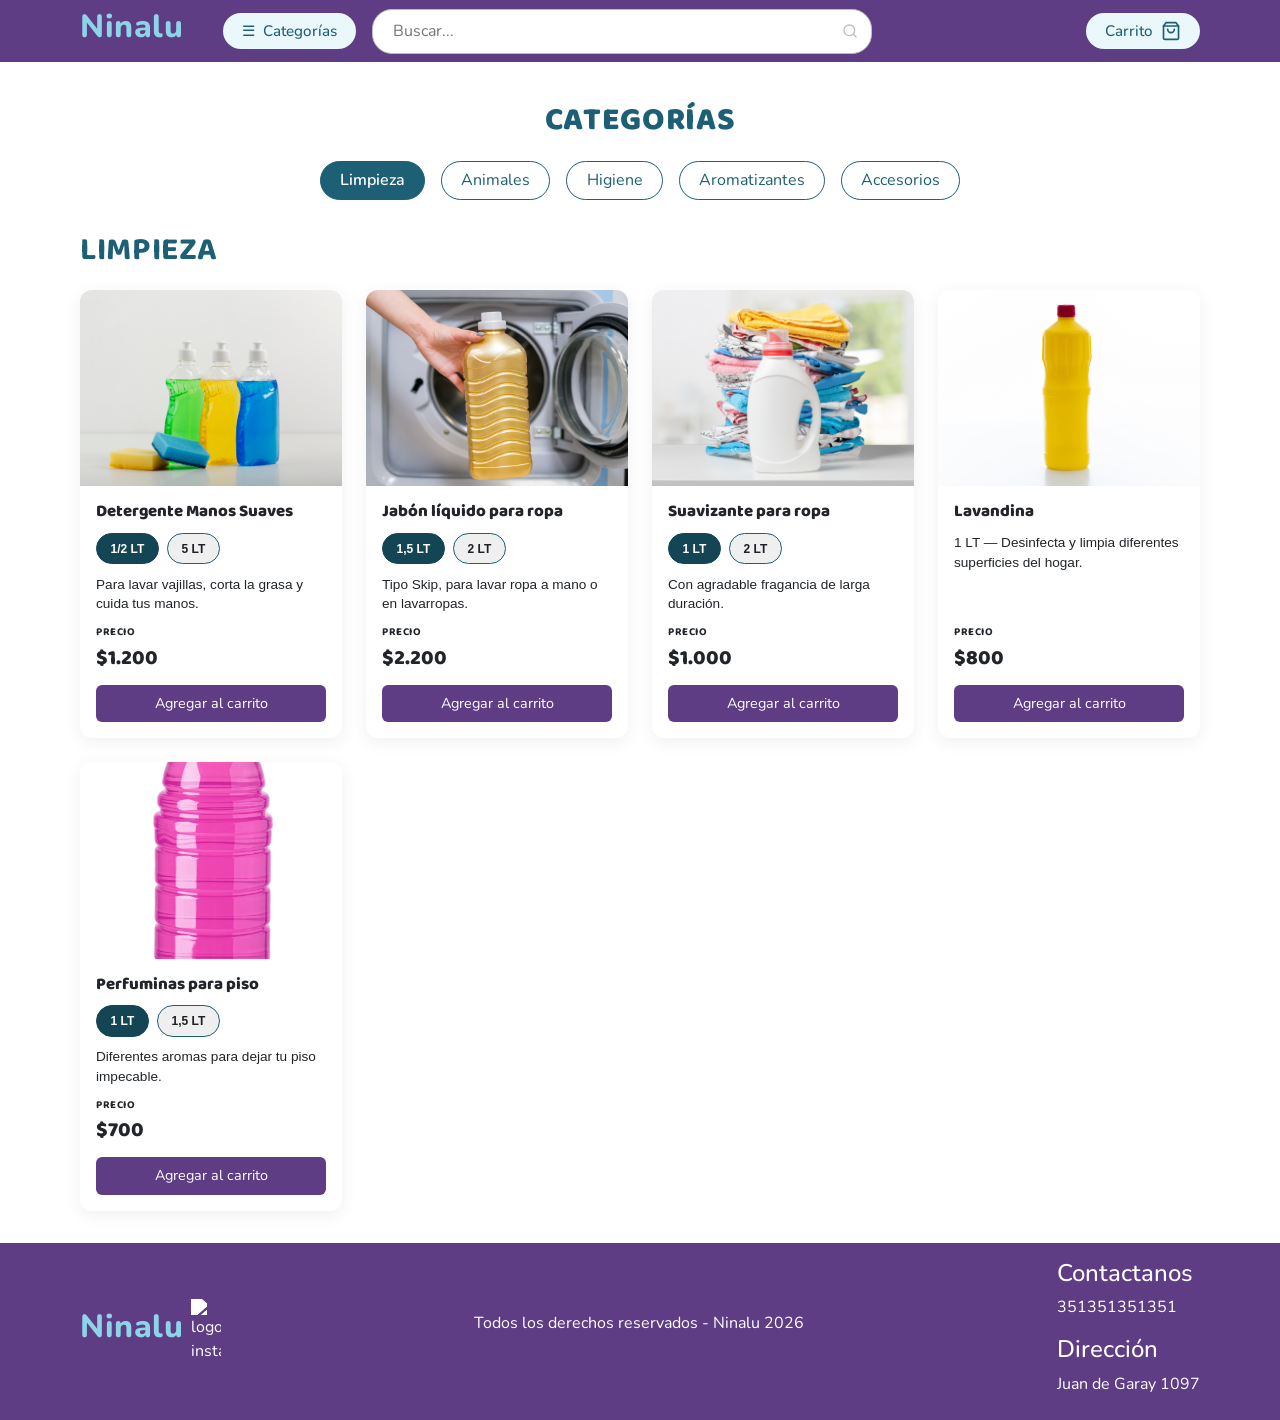
==== commit b77541ad: "Finalizacion de app.js, categoryfilterui.js para crear el filtro de seleccion de categoría" ====
--- a/pages/categoriesSection.html
+++ b/pages/categoriesSection.html
@@ -599,13 +599,10 @@
     </div>
   </footer>
 
-  <script type="module">
-        import { initCartBadgeUi } from "./js/CartBadgeUi.js";
-        import { initProductsUi } from "./js/ProductsUi.js";
-
-        initCartBadgeUi();  
-        initProductsUi();    
-    </script>
+<script type="module">
+  import { app } from "../js/app.js";
+  app();
+</script>
     
 </body>
 </html>
--- a/styles/styles.css
+++ b/styles/styles.css
@@ -468,9 +468,9 @@
 }
 
 .qty-pill.is-selected {
-  background: var(--celeste-100);
-  border-color: var(--celeste-700);
-  color: var(--brand-celeste-hover);
+  background: var(--brand-celeste-hover);
+  border-color: var(--brand-celeste-hover);
+  color: var(--bg-surface);
   font-weight: 600;
 }
 
@@ -578,4 +578,12 @@
 
 .card-grid{
   padding: 0 var(--content-padding);
+  transition: all 2s ease;
+  transform: scaleY(1);
+}
+
+.filter-pill.is-active{
+  background-color: var(--brand-celeste);
+  color: var(--bg-surface);
+  font-weight: 600;
 }
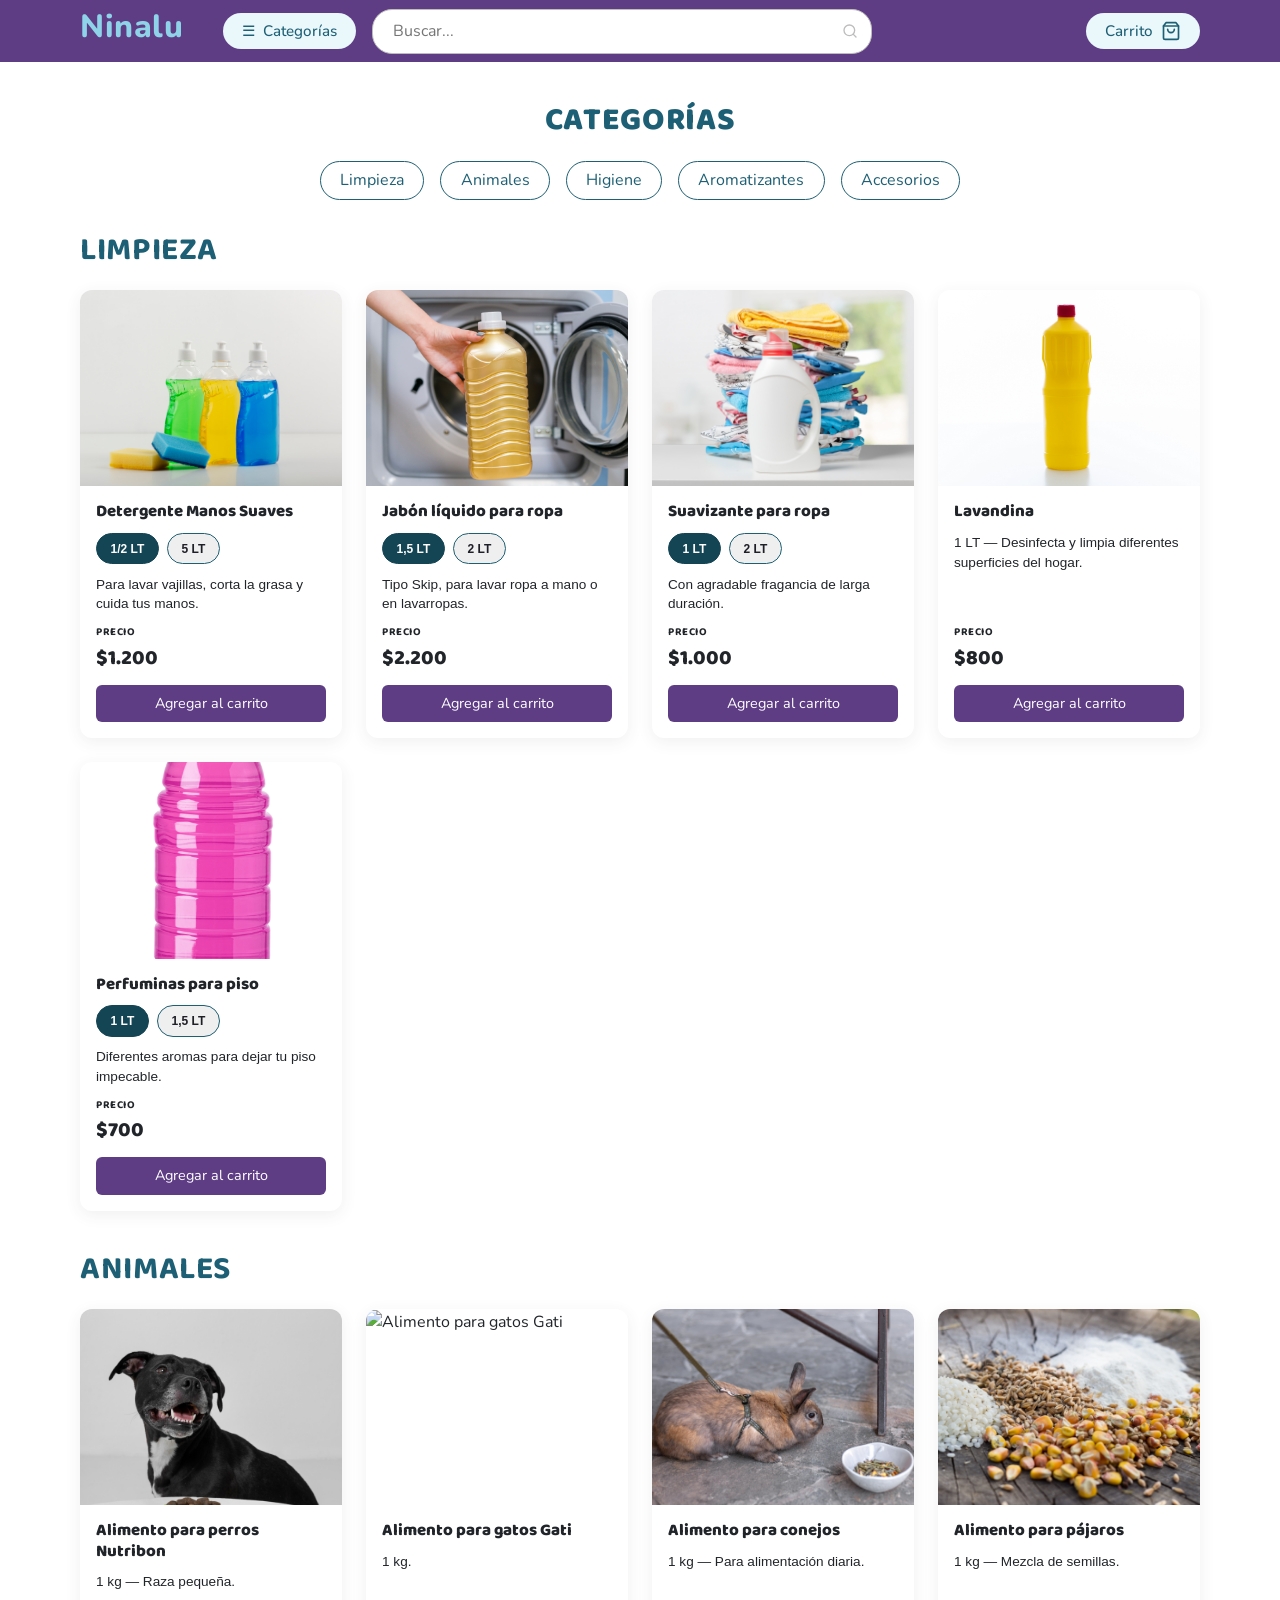
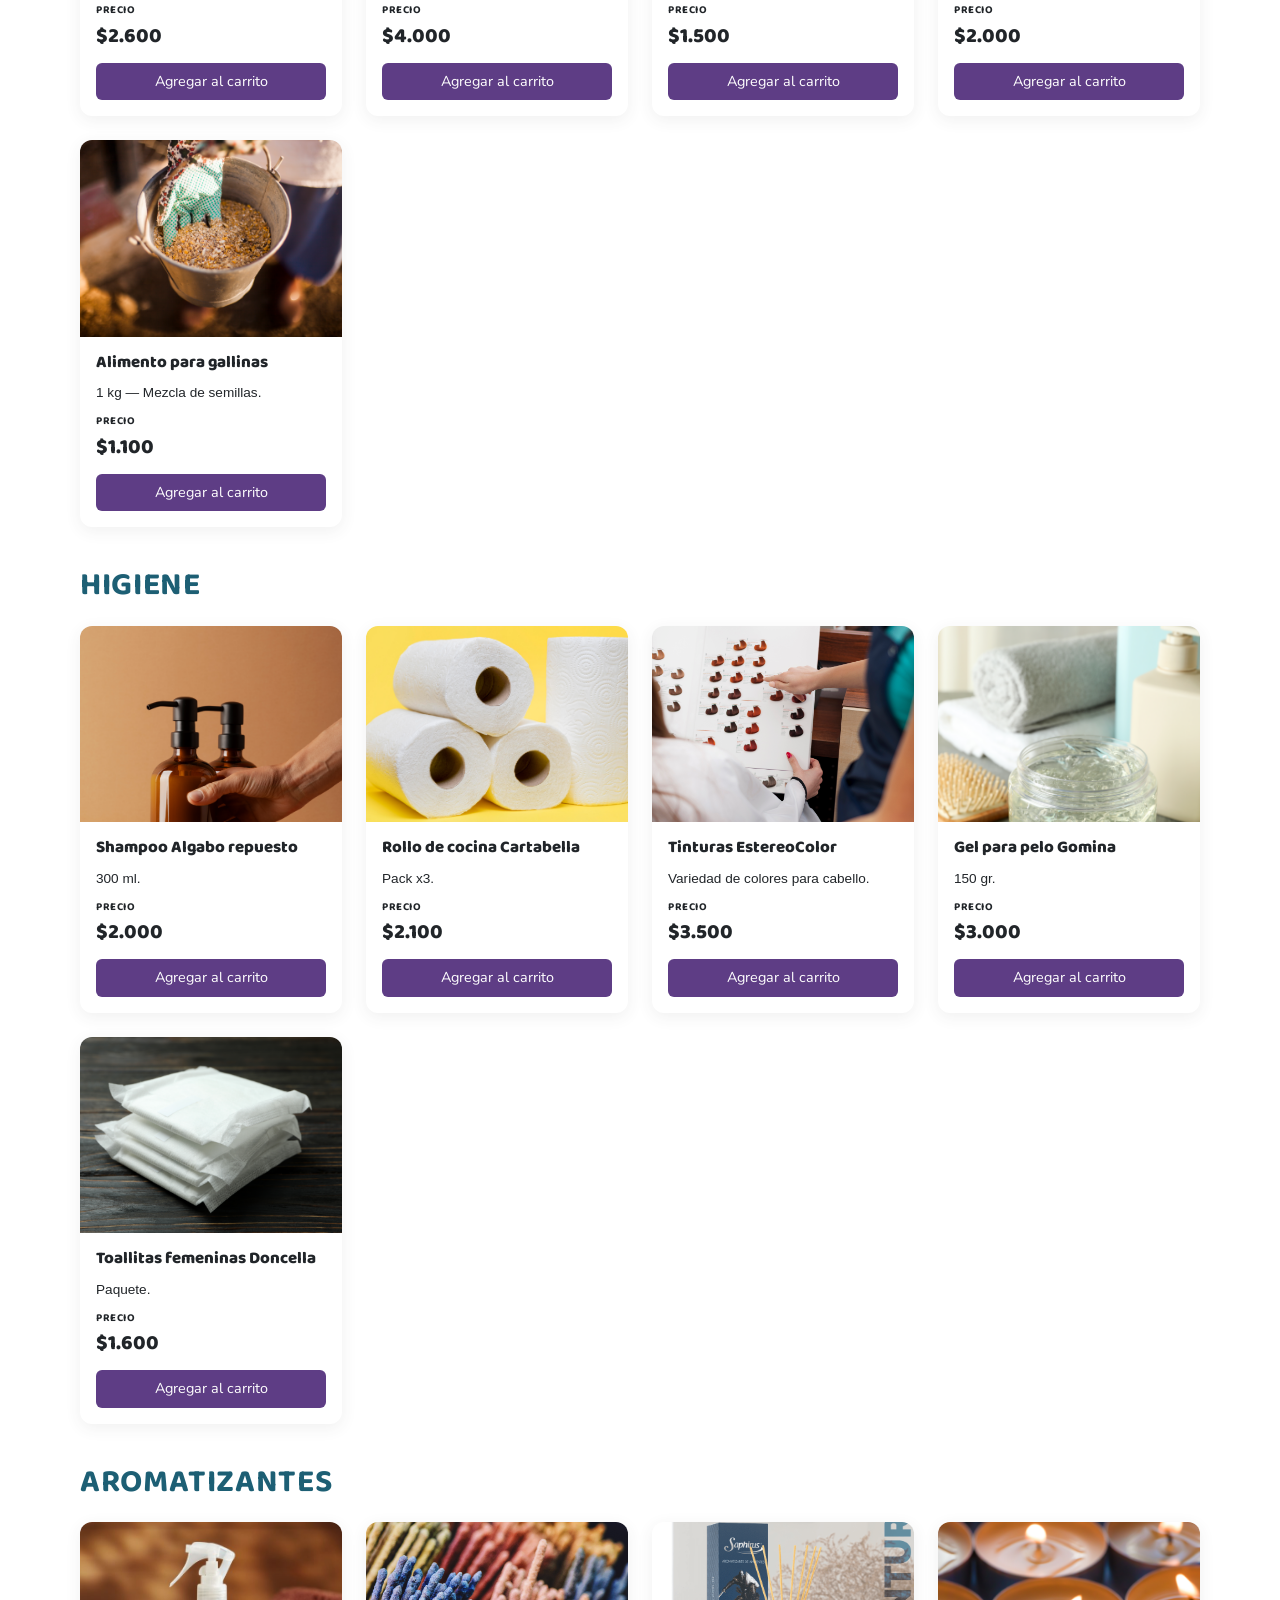
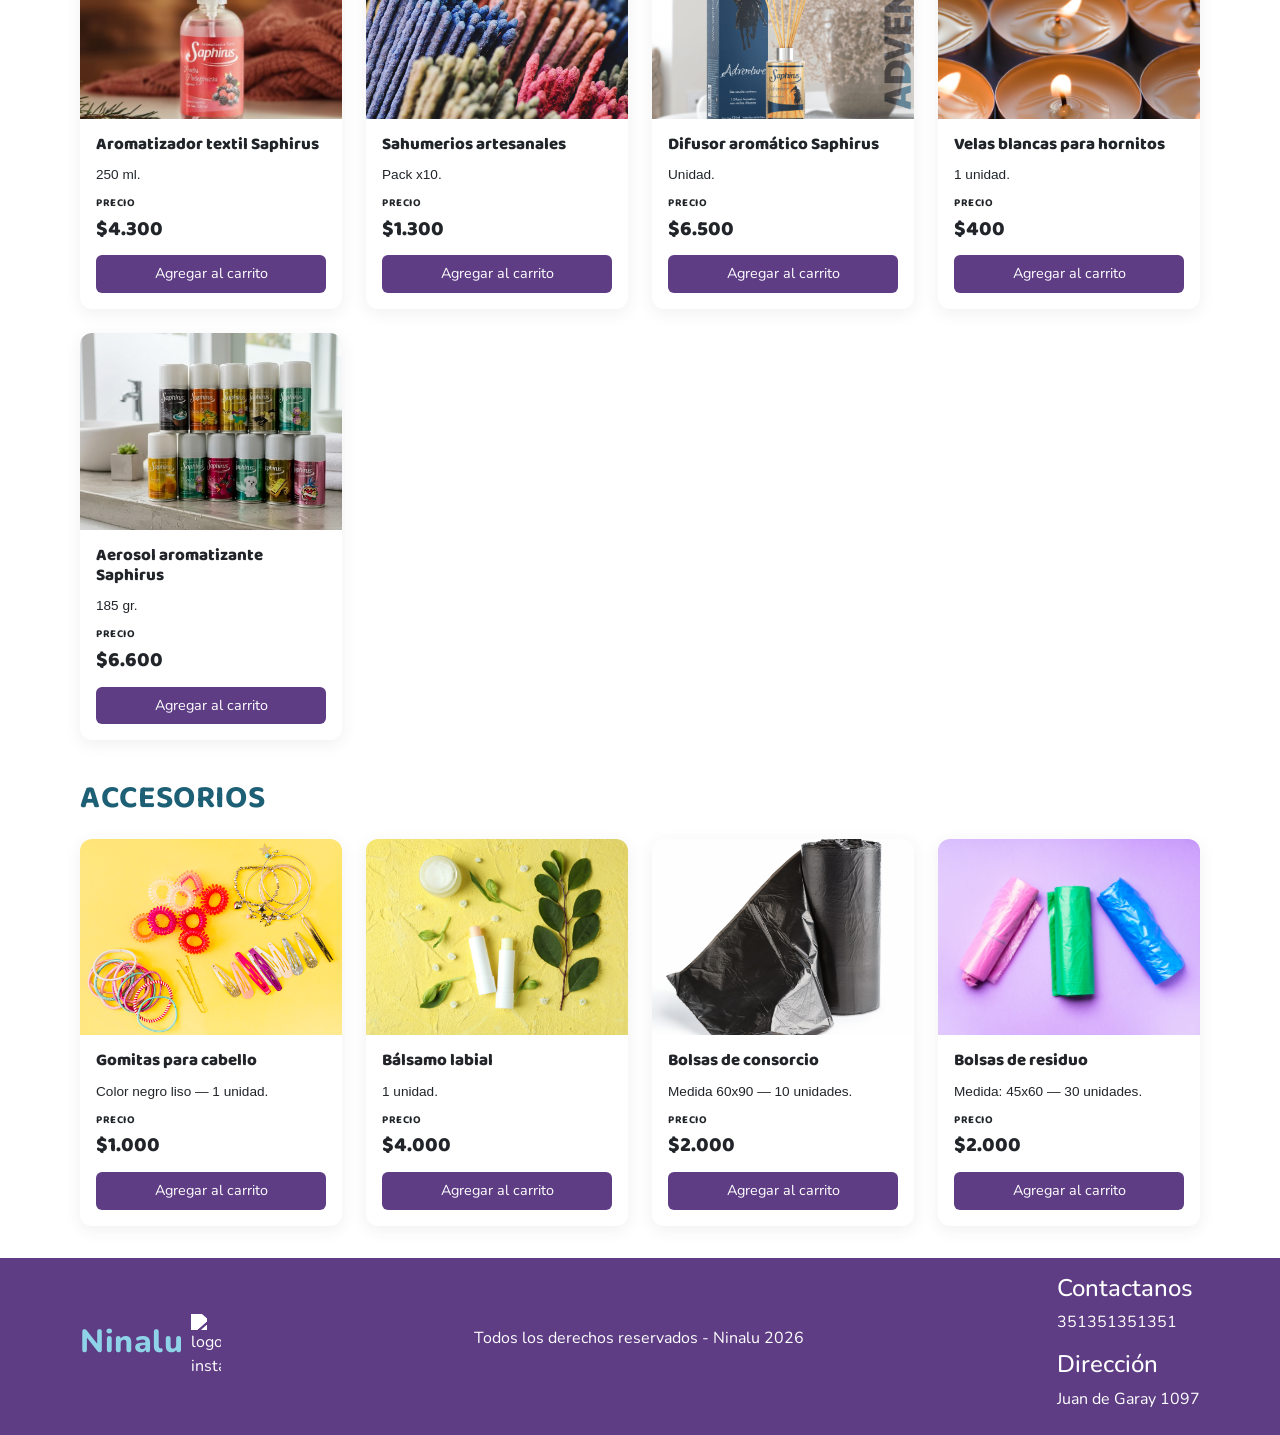
==== commit 6e079462: "Agregando css para el carrito de compras y modificando app.js para los archivos de l carrito de comp" ====
--- a/pages/categoriesSection.html
+++ b/pages/categoriesSection.html
@@ -5,6 +5,7 @@
     <meta name="viewport" content="width=device-width, initial-scale=1.0">
     <link href="https://cdn.jsdelivr.net/npm/bootstrap@5.3.8/dist/css/bootstrap.min.css" rel="stylesheet" integrity="sha384-sRIl4kxILFvY47J16cr9ZwB07vP4J8+LH7qKQnuqkuIAvNWLzeN8tE5YBujZqJLB" crossorigin="anonymous">
     <link rel="stylesheet" href="../styles/styles.css" />
+    <link rel="stylesheet" href="./styles/cart-ui.css" />
     <title>Categorías</title>
 </head>
 <body>
--- a/styles/styles.css
+++ b/styles/styles.css
@@ -139,6 +139,12 @@
   transition: opacity 0.3s ease, transform 0.3s cubic-bezier(0.16, 1, 0.3, 1), visibility 0.3s;
 }
 
+.dropdown-menu.is-open {
+  opacity: 1;
+  visibility: visible;
+  transform: translateY(0) scaleY(1);
+}
+
 .dropdown-container:hover .dropdown-menu {
   opacity: 1;
   visibility: visible;
@@ -201,6 +207,7 @@
   cursor: pointer;
   transition: opacity 0.2s ease;
 }
+
 
 .sale-section {
   position: relative;
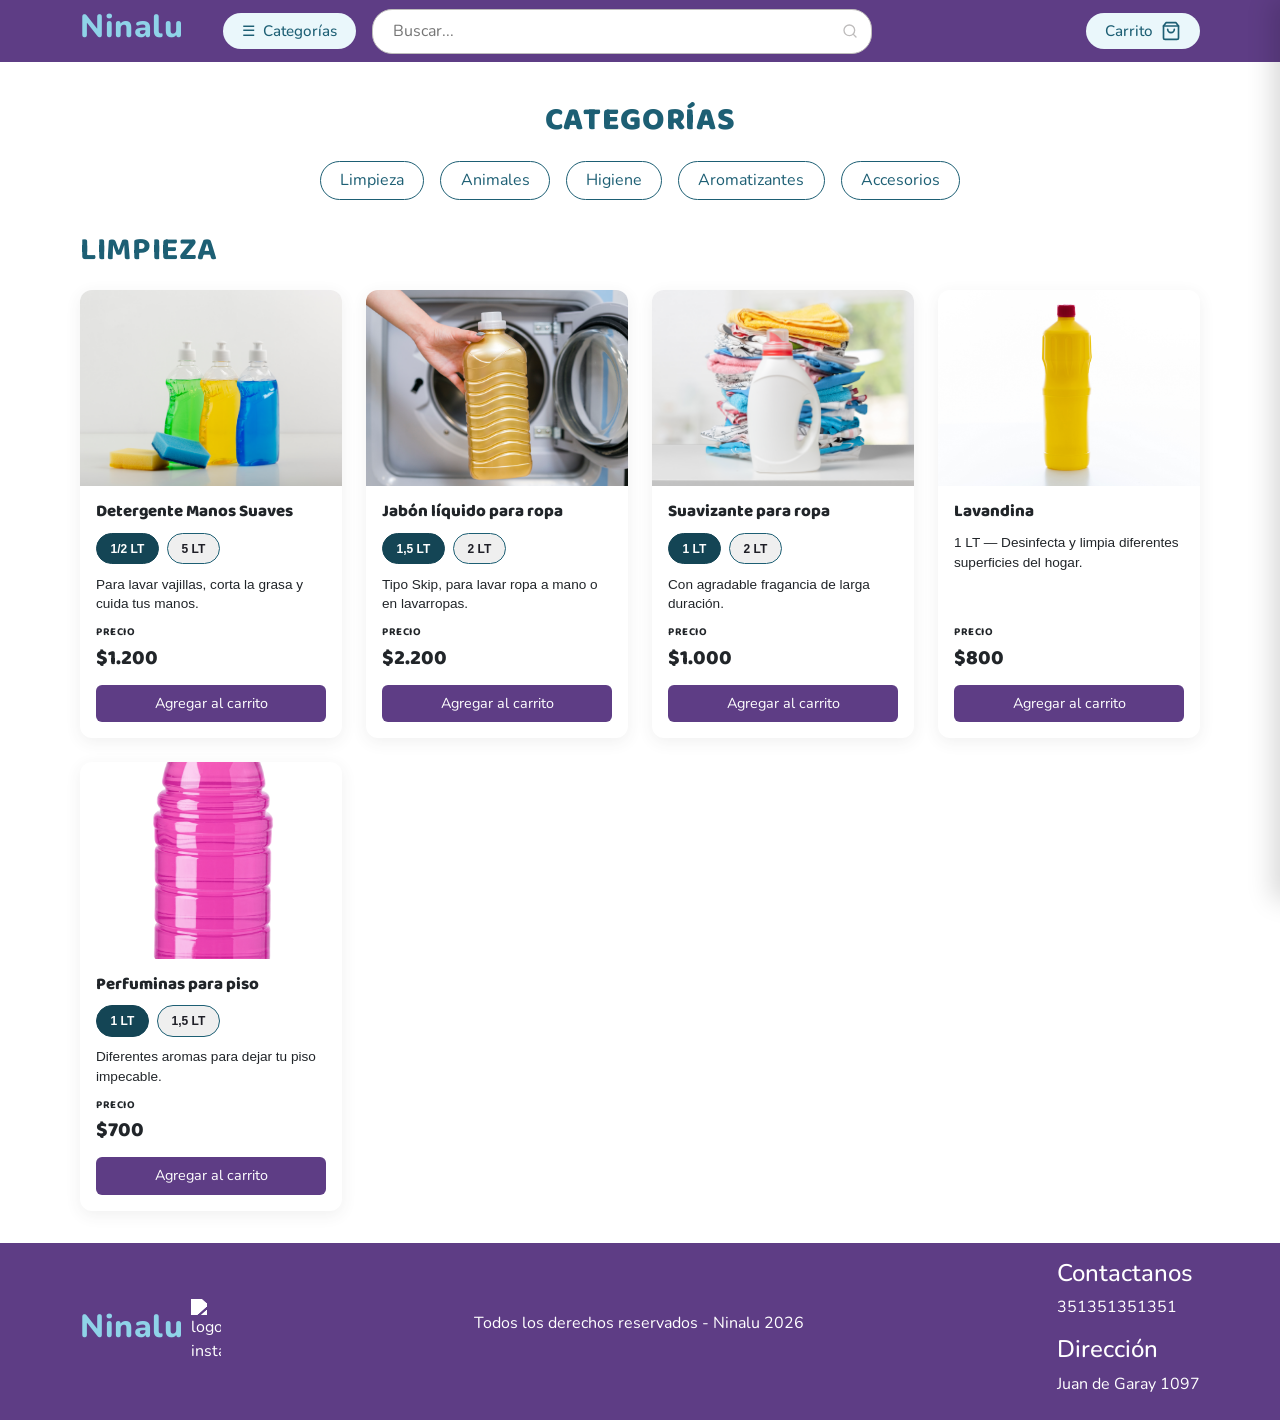
==== commit f216a20d: "Arreglando bugs" ====
--- a/pages/categoriesSection.html
+++ b/pages/categoriesSection.html
@@ -5,7 +5,7 @@
     <meta name="viewport" content="width=device-width, initial-scale=1.0">
     <link href="https://cdn.jsdelivr.net/npm/bootstrap@5.3.8/dist/css/bootstrap.min.css" rel="stylesheet" integrity="sha384-sRIl4kxILFvY47J16cr9ZwB07vP4J8+LH7qKQnuqkuIAvNWLzeN8tE5YBujZqJLB" crossorigin="anonymous">
     <link rel="stylesheet" href="../styles/styles.css" />
-    <link rel="stylesheet" href="./styles/cart-ui.css" />
+    <link rel="stylesheet" href="../styles/cart-ui.css" />
     <title>Categorías</title>
 </head>
 <body>
@@ -37,8 +37,9 @@
       </div>
     </div>
 
-    <button class="cart-btn">
+    <button class="cart-btn" id="cart-button">
       <span>Carrito</span>
+      <span id="cart-badge" class="cart-badge">0</span>
       <svg class="cart-icon" xmlns="http://www.w3.org/2000/svg" height="20" width="20" viewBox="0 0 24 24" fill="none" stroke="currentColor" stroke-width="2" stroke-linecap="round" stroke-linejoin="round">
         <path d="M6 2L3 6v14a2 2 0 0 0 2 2h14a2 2 0 0 0 2-2V6l-3-4z"></path>
         <line x1="3" y1="6" x2="21" y2="6"></line>
@@ -52,7 +53,7 @@
     <h1 class="page-title">Categorías</h1>
 
     <div class="category-filter-bar">
-      <button class="filter-pill" type="button" data-filter="limpieza">Limpieza</button>
+      <button class="filter-pill is-selected" type="button" data-filter="limpieza">Limpieza</button>
       <button class="filter-pill" type="button" data-filter="animales">Animales</button>
       <button class="filter-pill" type="button" data-filter="higiene">Higiene</button>
       <button class="filter-pill" type="button" data-filter="aromatizantes">Aromatizantes</button>
@@ -73,8 +74,8 @@
         <div class="product-card__body">
           <h3 class="product-card__name">Detergente Manos Suaves</h3>
           <div class="qty-options">
-          <button class="qty-pill is-selected" type="button">1/2 LT</button>
-          <button class="qty-pill" type="button">5 LT</button>
+          <button class="qty-pill is-selected" type="button" data-variant="1/2 LT" data-price="1200">1/2 LT</button>
+          <button class="qty-pill" type="button" data-variant="5 LT" data-price="10000">5 LT</button>
           </div>
           <p class="product-card__desc">Para lavar vajillas, corta la grasa y cuida tus manos.</p>
           <div class="product-card__footer">
@@ -96,8 +97,8 @@
         <div class="product-card__body">
           <h3 class="product-card__name">Jabón líquido para ropa</h3>
           <div class="qty-options">
-          <button class="qty-pill is-selected" type="button">1,5 LT</button>
-          <button class="qty-pill" type="button">2 LT</button>
+          <button class="qty-pill is-selected" type="button" data-variant="1,5 LT" data-price="2200">1,5 LT</button>
+          <button class="qty-pill" type="button" data-variant="2 LT" data-price="10000">2 LT</button>
           </div>
           <p class="product-card__desc">Tipo Skip, para lavar ropa a mano o en lavarropas.</p>
           <div class="product-card__footer">
@@ -119,8 +120,8 @@
         <div class="product-card__body">
           <h3 class="product-card__name">Suavizante para ropa</h3>
           <div class="qty-options">
-          <button class="qty-pill is-selected" type="button">1 LT</button>
-          <button class="qty-pill" type="button">2 LT</button>
+          <button class="qty-pill is-selected" type="button" data-variant="1 LT" data-price="1000">1 LT</button>
+          <button class="qty-pill" type="button" data-variant="2 LT" data-price="1800">2 LT</button>
           </div>
           <p class="product-card__desc">Con agradable fragancia de larga duración.</p>
           <div class="product-card__footer">
@@ -145,7 +146,7 @@
           <p class="product-card__desc">1 LT — Desinfecta y limpia diferentes superficies del hogar.</p>
           <div class="product-card__footer">
             <span class="price-label">Precio</span>
-            <p class="price-value">$800</p>
+            <p class="price-value" data-price="800">$800</p>
             <button class="btn-add-cart" type="button">Agregar al carrito</button>
           </div>
         </div>
@@ -162,8 +163,8 @@
         <div class="product-card__body">
           <h3 class="product-card__name">Perfuminas para piso</h3>
           <div class="qty-options">
-          <button class="qty-pill is-selected" type="button">1 LT</button>
-          <button class="qty-pill" type="button">1,5 LT</button>
+          <button class="qty-pill is-selected" type="button" data-variant="1 LT" data-price="700">1 LT</button>
+          <button class="qty-pill" type="button" data-variant="1,5 LT" data-price="1100">1,5 LT</button>
           </div>
           <p class="product-card__desc">Diferentes aromas para dejar tu piso impecable.</p>
           <div class="product-card__footer">
@@ -193,7 +194,7 @@
           <p class="product-card__desc">1 kg — Raza pequeña.</p>
           <div class="product-card__footer">
             <span class="price-label">Precio</span>
-            <p class="price-value">$2.600</p>
+            <p class="price-value" data-price="2600">$2.600</p>
             <button class="btn-add-cart" type="button">Agregar al carrito</button>
           </div>
         </div>
@@ -213,7 +214,7 @@
           <p class="product-card__desc">1 kg.</p>
           <div class="product-card__footer">
             <span class="price-label">Precio</span>
-            <p class="price-value">$4.000</p>
+            <p class="price-value" data-price="4000">$4.000</p>
             <button class="btn-add-cart" type="button">Agregar al carrito</button>
           </div>
         </div>
@@ -233,7 +234,7 @@
           <p class="product-card__desc">1 kg — Para alimentación diaria.</p>
           <div class="product-card__footer">
             <span class="price-label">Precio</span>
-            <p class="price-value">$1.500</p>
+            <p class="price-value" data-price="1500">$1.500</p>
             <button class="btn-add-cart" type="button">Agregar al carrito</button>
           </div>
         </div>
@@ -253,7 +254,7 @@
           <p class="product-card__desc">1 kg — Mezcla de semillas.</p>
           <div class="product-card__footer">
             <span class="price-label">Precio</span>
-            <p class="price-value">$2.000</p>
+            <p class="price-value" data-price="2000">$2.000</p>
             <button class="btn-add-cart" type="button">Agregar al carrito</button>
           </div>
         </div>
@@ -273,7 +274,7 @@
           <p class="product-card__desc">1 kg — Mezcla de semillas.</p>
           <div class="product-card__footer">
             <span class="price-label">Precio</span>
-            <p class="price-value">$1.100</p>
+            <p class="price-value" data-price="1100">$1.100</p>
             <button class="btn-add-cart" type="button">Agregar al carrito</button>
           </div>
         </div>
@@ -298,7 +299,7 @@
           <p class="product-card__desc">300 ml.</p>
           <div class="product-card__footer">
             <span class="price-label">Precio</span>
-            <p class="price-value">$2.000</p>
+            <p class="price-value" data-price="2000">$2.000</p>
             <button class="btn-add-cart" type="button">Agregar al carrito</button>
           </div>
         </div>
@@ -318,7 +319,7 @@
           <p class="product-card__desc">Pack x3.</p>
           <div class="product-card__footer">
             <span class="price-label">Precio</span>
-            <p class="price-value">$2.100</p>
+            <p class="price-value" data-price="2100">$2.100</p>
             <button class="btn-add-cart" type="button">Agregar al carrito</button>
           </div>
         </div>
@@ -338,7 +339,7 @@
           <p class="product-card__desc">Variedad de colores para cabello.</p>
           <div class="product-card__footer">
             <span class="price-label">Precio</span>
-            <p class="price-value">$3.500</p>
+            <p class="price-value" data-price="3500">$3.500</p>
             <button class="btn-add-cart" type="button">Agregar al carrito</button>
           </div>
         </div>
@@ -358,7 +359,7 @@
           <p class="product-card__desc">150 gr.</p>
           <div class="product-card__footer">
             <span class="price-label">Precio</span>
-            <p class="price-value">$3.000</p>
+            <p class="price-value" data-price="3000">$3.000</p>
             <button class="btn-add-cart" type="button">Agregar al carrito</button>
           </div>
         </div>
@@ -378,7 +379,7 @@
           <p class="product-card__desc">Paquete.</p>
           <div class="product-card__footer">
             <span class="price-label">Precio</span>
-            <p class="price-value">$1.600</p>
+            <p class="price-value" data-price="1600">$1.600</p>
             <button class="btn-add-cart" type="button">Agregar al carrito</button>
           </div>
         </div>
@@ -403,7 +404,7 @@
           <p class="product-card__desc">250 ml.</p>
           <div class="product-card__footer">
             <span class="price-label">Precio</span>
-            <p class="price-value">$4.300</p>
+            <p class="price-value" data-price="4300">$4.300</p>
             <button class="btn-add-cart" type="button">Agregar al carrito</button>
           </div>
         </div>
@@ -423,7 +424,7 @@
           <p class="product-card__desc">Pack x10.</p>
           <div class="product-card__footer">
             <span class="price-label">Precio</span>
-            <p class="price-value">$1.300</p>
+            <p class="price-value" data-price="1300">$1.300</p>
             <button class="btn-add-cart" type="button">Agregar al carrito</button>
           </div>
         </div>
@@ -443,7 +444,7 @@
           <p class="product-card__desc">Unidad.</p>
           <div class="product-card__footer">
             <span class="price-label">Precio</span>
-            <p class="price-value">$6.500</p>
+            <p class="price-value" data-price="6500">$6.500</p>
             <button class="btn-add-cart" type="button">Agregar al carrito</button>
           </div>
         </div>
@@ -463,7 +464,7 @@
           <p class="product-card__desc">1 unidad.</p>
           <div class="product-card__footer">
             <span class="price-label">Precio</span>
-            <p class="price-value">$400</p>
+            <p class="price-value" data-price="400">$400</p>
             <button class="btn-add-cart" type="button">Agregar al carrito</button>
           </div>
         </div>
@@ -483,7 +484,7 @@
           <p class="product-card__desc">185 gr.</p>
           <div class="product-card__footer">
             <span class="price-label">Precio</span>
-            <p class="price-value">$6.600</p>
+            <p class="price-value" data-price="6600">$6.600</p>
             <button class="btn-add-cart" type="button">Agregar al carrito</button>
           </div>
         </div>
@@ -508,7 +509,7 @@
           <p class="product-card__desc">Color negro liso — 1 unidad.</p>
           <div class="product-card__footer">
             <span class="price-label">Precio</span>
-            <p class="price-value">$1.000</p>
+            <p class="price-value" data-price="1000">$1.000</p>
             <button class="btn-add-cart" type="button">Agregar al carrito</button>
           </div>
         </div>
@@ -528,7 +529,7 @@
           <p class="product-card__desc">1 unidad.</p>
           <div class="product-card__footer">
             <span class="price-label">Precio</span>
-            <p class="price-value">$4.000</p>
+            <p class="price-value" data-price="4000">$4.000</p>
             <button class="btn-add-cart" type="button">Agregar al carrito</button>
           </div>
         </div>
@@ -548,7 +549,7 @@
           <p class="product-card__desc">Medida 60x90 — 10 unidades.</p>
           <div class="product-card__footer">
             <span class="price-label">Precio</span>
-            <p class="price-value">$2.000</p>
+            <p class="price-value" data-price="2000">$2.000</p>
             <button class="btn-add-cart" type="button">Agregar al carrito</button>
           </div>
         </div>
@@ -568,7 +569,7 @@
           <p class="product-card__desc">Medida: 45x60 — 30 unidades.</p>
           <div class="product-card__footer">
             <span class="price-label">Precio</span>
-            <p class="price-value">$2.000</p>
+            <p class="price-value" data-price="2000">$2.000</p>
             <button class="btn-add-cart" type="button">Agregar al carrito</button>
           </div>
         </div>
@@ -601,8 +602,8 @@
   </footer>
 
 <script type="module">
-  import { app } from "../js/app.js";
-  app();
+     import { initApp } from "../js/app.js";
+     initApp();
 </script>
     
 </body>
--- a/styles/cart-ui.css
+++ b/styles/cart-ui.css
@@ -0,0 +1,282 @@
+@import url('https://fonts.googleapis.com/css2?family=Baloo+2:wght@400..800&family=Montserrat:ital,wght@0,100..900;1,100..900&family=Nunito:ital,wght@0,200..1000;1,200..1000&display=swap');
+
+*{
+  box-sizing: border-box;
+  margin: 0;
+  padding: 0;
+}
+
+body{
+  font-family: "Nunito", sans-serif;
+  overflow-x: hidden;
+}
+
+:root,
+[data-theme="light"] {
+  --bg-main: #FDFCFB;
+  --bg-surface: #FFFFFF;
+  --bg-surface-hover: #F8F7F5;
+  --bg-celeste-subtle: #EAF7FB;
+  --bg-lila-subtle: #F3EEFA;
+  --bg-durazno-subtle: #FFE3DA;
+
+  --text-main: #1F1F27;
+  --text-muted: #4A4A56;
+  --text-on-accent: #1F1F27;
+
+  --brand-celeste: #1D5F74;
+  --brand-celeste-hover: #144555;
+  --brand-lila: #5E3D85;
+  --brand-durazno: #932D13;
+
+  --btn-primary-bg: #8FD3E8;
+  --btn-primary-text: #1F1F27;
+  --border-color: rgba(0, 0, 0, 0.08);
+
+  --content-padding: 80px;
+}
+[data-theme="dark"] {
+  --bg-main: #121217;
+  --bg-surface: #1E1E26;
+  --bg-surface-hover: #2A2A36;
+  --bg-celeste-subtle: #1A2D35;
+  --bg-lila-subtle: #282035;
+  --bg-durazno-subtle: #381E19;
+
+  --text-main: #F4F3F7;
+  --text-muted: #A0A0B0;
+  --text-on-accent: #121217;
+
+  --brand-celeste: #8FD3E8;
+  --brand-celeste-hover: #B4E5F4;
+  --brand-lila: #C4AEE0;
+  --brand-durazno: #FFB098;
+
+  --btn-primary-bg: #8FD3E8;
+  --btn-primary-text: #121217;
+  --border-color: rgba(255, 255, 255, 0.1);
+}
+
+
+.cart-badge {
+  display: none;
+  align-items: center;
+  justify-content: center;
+  min-width: 20px;
+  height: 20px;
+  padding: 0 5px;
+  border-radius: 999px;
+  background: var(--brand-celeste-hover);
+  color: #fff;
+  font-size: 0.7rem;
+  font-weight: 700;
+}
+
+.qty-stepper {
+  display: flex;
+  align-items: center;
+  justify-content: space-between;
+  gap: 0.6rem;
+  border: 1.5px solid var(--btn-primary-bg);
+  border-radius: 20px;
+  padding: 1rem 2rem;
+  width: auto;
+}
+
+.qty-stepper button {
+  border: none;
+  font-size: 1rem;
+  font-weight: 800;
+  color: var(--brand-celeste);
+  cursor: pointer;
+  line-height: 1;
+  padding: 0;
+  width: 16px;
+}
+
+.qty-stepper button:hover {
+  color: var(--brand-celeste-hover);
+}
+
+.qty-stepper .stepper-qty {
+  font-size: 0.9rem;
+  font-weight: 700;
+  color: var(--text-main);
+  min-width: 14px;
+  text-align: center;
+}
+
+.cart-overlay {
+  position: fixed;
+  inset: 0;
+  background: rgba(0, 0, 0, 0.5);
+  opacity: 0;
+  visibility: hidden;
+  transition: opacity 0.25s ease, visibility 0.25s ease;
+  z-index: 200;
+}
+
+.cart-overlay.is-open {
+  opacity: 1;
+  visibility: visible;
+}
+
+.cart-drawer {
+  position: fixed;
+  top: 0;
+  right: 0;
+  height: 100%;
+  width: min(380px, 100%);
+  background: var(--bg-surface);
+  box-shadow: -8px 0 24px rgba(0, 0, 0, 0.15);
+  z-index: 201;
+  display: flex;
+  flex-direction: column;
+  transform: translateX(100%);
+  transition: transform 0.3s cubic-bezier(0.16, 1, 0.3, 1);
+}
+
+.cart-drawer.is-open {
+  transform: translateX(0);
+}
+
+.cart-drawer__header {
+  display: flex;
+  align-items: center;
+  justify-content: space-between;
+  padding: 1.25rem 1.5rem;
+  border-bottom: 1px solid var(--brand-durazno);
+}
+
+.cart-drawer__title {
+  font-family: "Baloo 2", sans-serif;
+  font-weight: 700;
+  font-size: 1.25rem;
+  color: var(--brand-celeste);
+  margin: 0;
+}
+
+.cart-drawer__close {
+  background: none;
+  border: none;
+  font-size: 1.4rem;
+  line-height: 1;
+  cursor: pointer;
+  color: var(--text-muted);
+}
+
+.cart-drawer__items {
+  flex: 1;
+  overflow-y: auto;
+  padding: 1rem 1.5rem;
+  display: flex;
+  flex-direction: column;
+  gap: 1rem;
+}
+
+.cart-drawer__empty {
+  color: var(--text-muted);
+  font-size: 0.9rem;
+  text-align: center;
+  margin-top: 2rem;
+}
+
+.cart-item {
+  display: flex;
+  gap: 0.85rem;
+  align-items: flex-start;
+}
+
+.cart-item__media {
+  width: 64px;
+  height: 64px;
+  flex-shrink: 0;
+  border-radius: 10px;
+  background: var(--bg-celeste-subtle);
+  overflow: hidden;
+}
+
+.cart-item__media img {
+  width: 100%;
+  height: 100%;
+  object-fit: contain;
+}
+
+.cart-item__info {
+  flex: 1;
+  min-width: 0;
+}
+
+.cart-item__name {
+  font-weight: 700;
+  font-size: 0.9rem;
+  color: var(--text-main);
+  margin: 0 0 0.15rem;
+}
+
+.cart-item__variant {
+  font-size: 0.78rem;
+  color: var(--text-muted);
+  margin: 0 0 0.4rem;
+}
+
+.cart-item__bottom-row {
+  display: flex;
+  align-items: center;
+  justify-content: space-between;
+  gap: 0.5rem;
+}
+
+.cart-item__price {
+  font-weight: 800;
+  font-size: 0.9rem;
+  color: var(--brand-durazno);
+}
+
+.cart-drawer__summary {
+  border-top: 1px solid var(--border-color);
+  padding: 1.25rem 1.5rem 1.5rem;
+}
+
+.summary-row {
+  display: flex;
+  justify-content: space-between;
+  font-size: 0.85rem;
+  color: var(--text-muted);
+  margin-bottom: 0.4rem;
+}
+
+.summary-row--discount {
+  color: var(--brand-durazno);
+}
+
+.summary-row--total {
+  font-weight: 800;
+  font-size: 1.1rem;
+  color: var(--text-main);
+  margin-top: 0.5rem;
+}
+
+.btn-checkout {
+  width: 100%;
+  margin-top: 1rem;
+  padding: 0.7rem;
+  border: none;
+  border-radius: 20px;
+  background: var(--brand-lila);
+  color: #fff;
+  font-weight: 700;
+  font-size: 0.95rem;
+  cursor: not-allowed; 
+  opacity: 0.7;
+}
+
+body.cart-open {
+  overflow: hidden;
+}
+
+@media (max-width: 480px) {
+  .cart-drawer {
+    width: 100%;
+  }
+}
